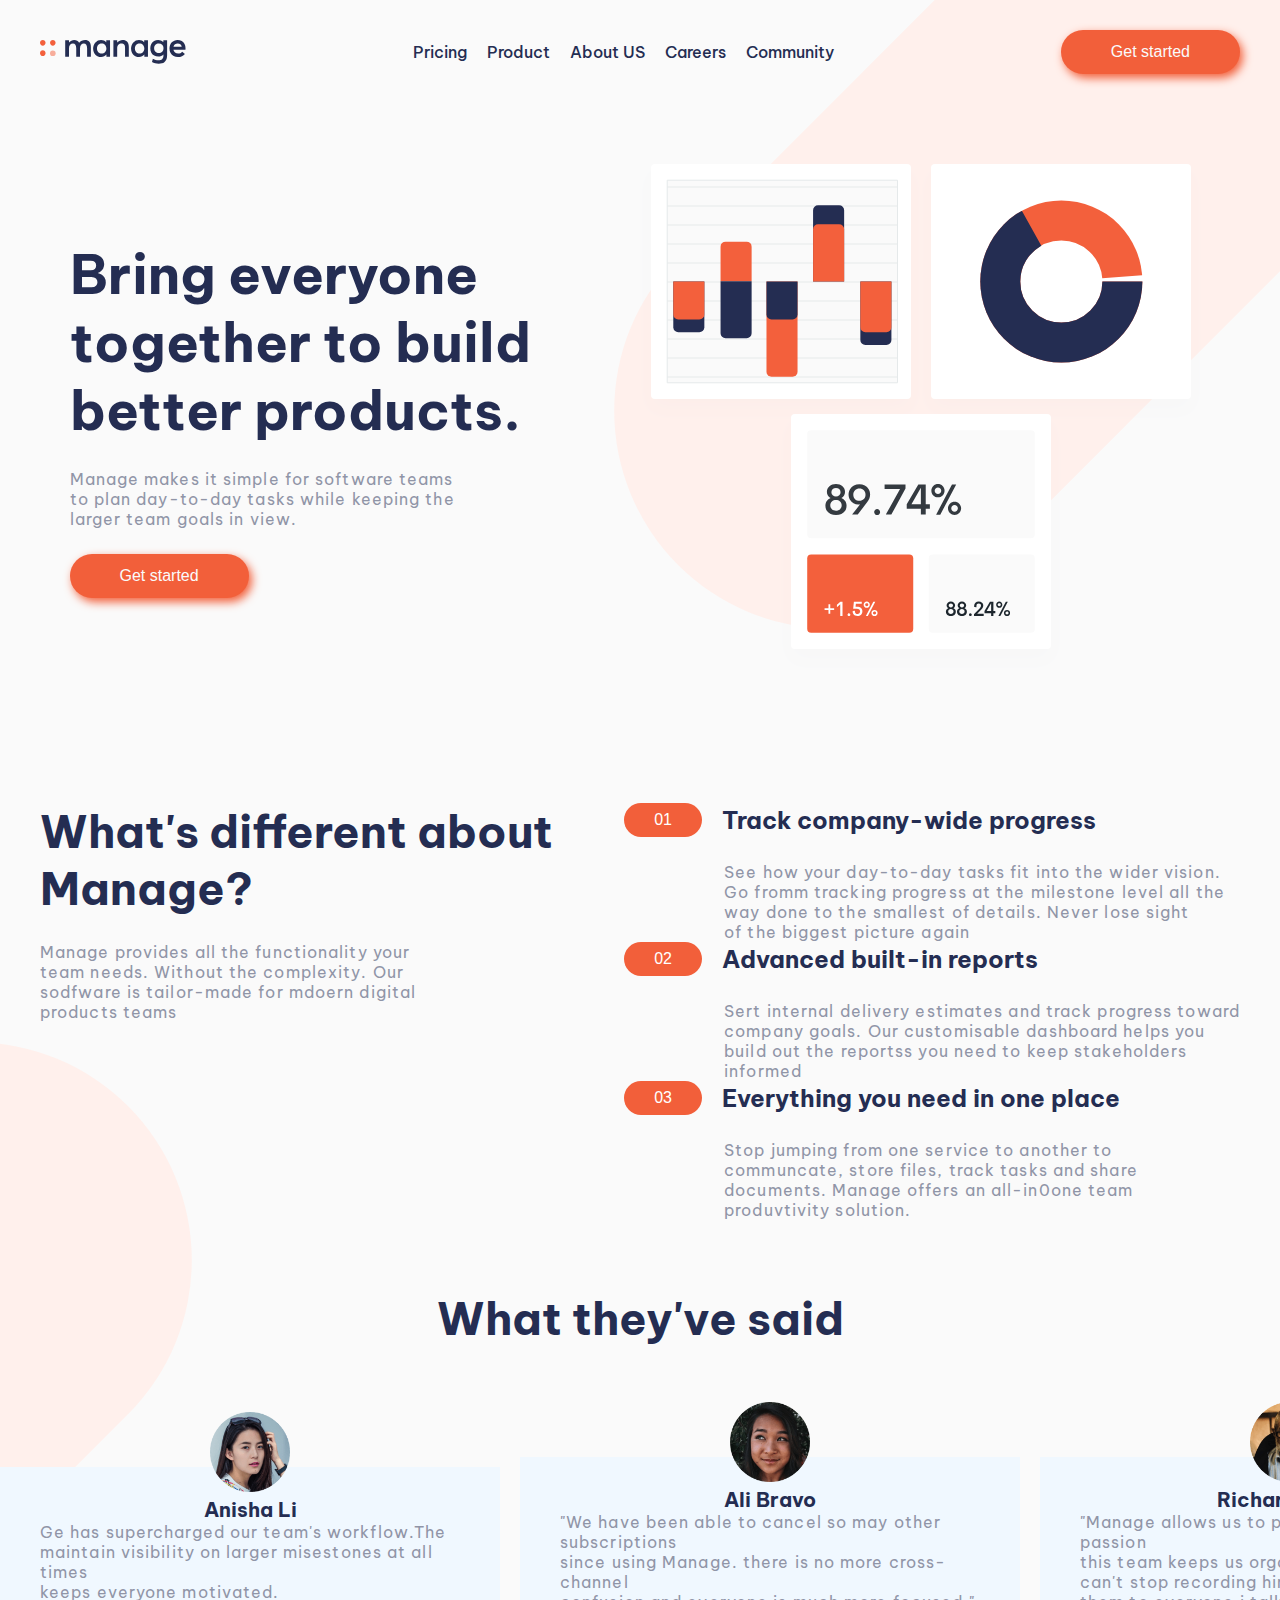
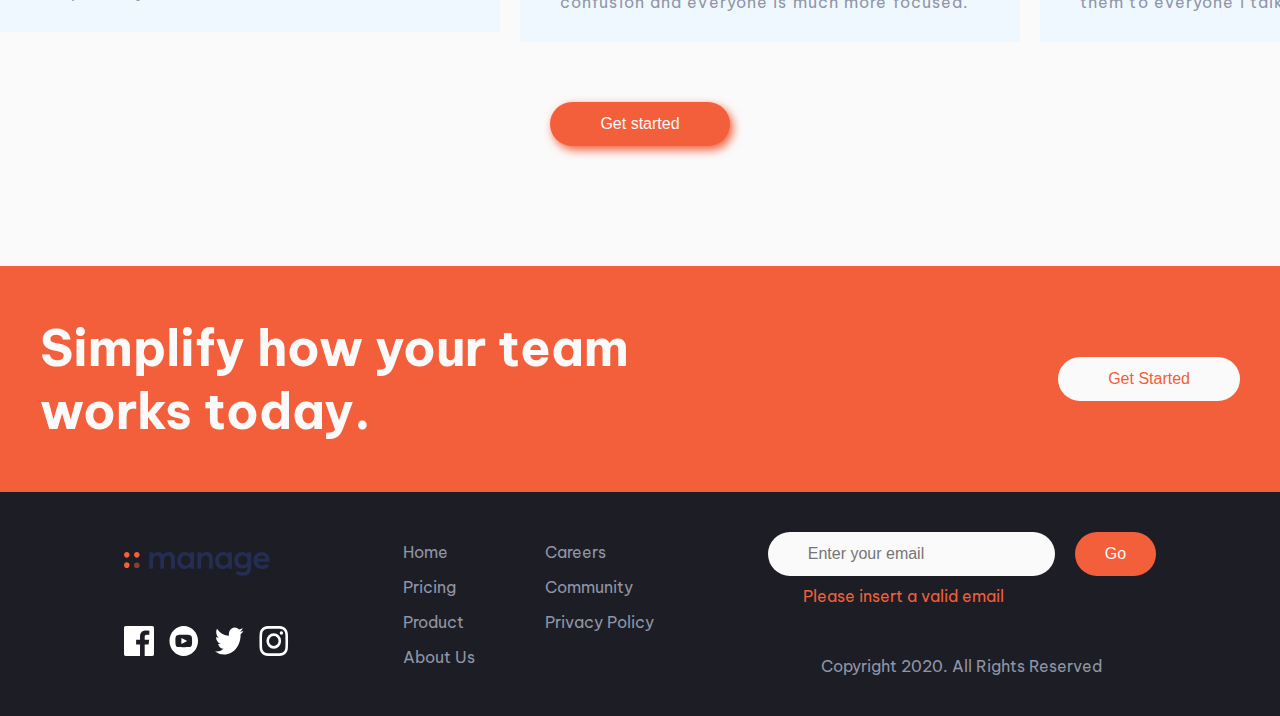
==== index.html @ cf31881c "make responsive" ====
<!DOCTYPE html>
<html lang="en">
<head>
  <meta charset="UTF-8">
  <meta name="viewport" content="width=device-width, initial-scale=1.0"> <!-- displays site properly based on user's device -->

  <link rel="icon" type="image/png" sizes="32x32" href="./images/favicon-32x32.png">
  <link rel="preconnect" href="https://fonts.googleapis.com">
  <link rel="preconnect" href="https://fonts.gstatic.com" crossorigin>
  <link href="https://fonts.googleapis.com/css2?family=Be+Vietnam+Pro:ital,wght@0,100;0,200;0,300;0,400;0,500;0,600;0,700;0,800;0,900;1,100;1,200;1,300;1,400;1,500;1,600;1,700;1,800;1,900&display=swap" rel="stylesheet"><title>Manage landing page</title>
  <link rel="stylesheet" href="./static/style.css">
  <title>My first portfoli site</title>

</head>
<body>
  <div id="opacity">

  </div>
  <svg class="image rasmm" xmlns="http://www.w3.org/2000/svg" width="814" height="814"><rect width="436" height="970" x="774" y="-62" fill="#FFF0EC" fill-rule="evenodd" rx="218" transform="rotate(45 718.814 -291.157)"/></svg>

  <div class="wrapper-all">


    <header id="header">
      <div class="wrapper-header" id="header">
      
          <svg  xmlns="http://www.w3.org/2000/svg" width="146" height="24"><g fill="none" fill-rule="evenodd"><path fill="#242D52" fill-rule="nonzero" d="M40.014 16.809V8.553c0-1.577.366-2.82 1.098-3.73.733-.91 1.65-1.365 2.75-1.365 2.158 0 3.237 1.577 3.237 4.731v8.62h3.782v-9.58c0-2.415-.5-4.22-1.503-5.417C48.376.615 46.945.017 45.084.017c-1.222 0-2.34.234-3.352.703a6.833 6.833 0 00-2.56 2.043h-.066C38.126.932 36.486.017 34.184.017c-.969 0-1.902.217-2.799.653a6.976 6.976 0 00-2.353 1.878h-.05V.265H25.2v16.527h3.782V8.553c0-1.577.372-2.82 1.115-3.73.743-.91 1.693-1.365 2.849-1.365 2.19 0 3.286 1.577 3.286 4.731v8.62h3.782zm21.101.248c2.246 0 3.997-.827 5.252-2.482h.05v2.217h3.616V.265h-3.782V2.25h-.066C64.93.761 63.23.017 61.082.017a7.76 7.76 0 00-5.681 2.415c-.705.75-1.26 1.66-1.668 2.73a9.589 9.589 0 00-.611 3.44c0 1.258.203 2.416.61 3.475.408 1.059.964 1.952 1.669 2.68a7.348 7.348 0 002.535 1.696 8.325 8.325 0 003.18.604zm.595-3.441c-1.399 0-2.538-.466-3.419-1.398-.88-.932-1.321-2.132-1.321-3.599 0-1.555.454-2.804 1.362-3.747.909-.943 2.04-1.414 3.394-1.414 1.343 0 2.458.493 3.345 1.48.886.988 1.33 2.215 1.33 3.681 0 1.467-.455 2.667-1.363 3.599-.909.932-2.018 1.398-3.328 1.398zm27.112 3.193V7.064c0-2.393-.536-4.166-1.61-5.319C86.14.593 84.655.017 82.762.017a7.373 7.373 0 00-3.056.645 6.958 6.958 0 00-2.477 1.87h-.05V.264h-3.782v16.527h3.782V8.487c0-1.588.388-2.823 1.164-3.706.777-.882 1.814-1.323 3.113-1.323.595 0 1.104.077 1.528.231.424.155.796.406 1.115.753.32.348.556.819.71 1.415.154.595.231 1.323.231 2.183v8.769h3.782zm10.218.248c2.246 0 3.996-.827 5.252-2.482h.05v2.217h3.616V.265h-3.782V2.25h-.066C102.855.761 101.154.017 99.007.017a7.76 7.76 0 00-5.682 2.415c-.704.75-1.26 1.66-1.668 2.73a9.589 9.589 0 00-.61 3.44c0 1.258.203 2.416.61 3.475.408 1.059.964 1.952 1.668 2.68a7.348 7.348 0 002.536 1.696 8.325 8.325 0 003.179.604zm.594-3.441c-1.398 0-2.538-.466-3.418-1.398-.881-.932-1.322-2.132-1.322-3.599 0-1.555.455-2.804 1.363-3.747.908-.943 2.04-1.414 3.394-1.414 1.343 0 2.458.493 3.344 1.48.886.988 1.33 2.215 1.33 3.681 0 1.467-.455 2.667-1.363 3.599-.908.932-2.018 1.398-3.328 1.398zm19.07 10.125c1.2 0 2.274-.14 3.22-.422.947-.281 1.743-.673 2.387-1.175a6.385 6.385 0 001.602-1.844 8.14 8.14 0 00.916-2.383c.188-.86.281-1.803.281-2.829V.265h-3.782v1.737h-.066a7.059 7.059 0 00-2.353-1.49A7.62 7.62 0 00118.142 0c-1.508 0-2.862.358-4.062 1.075-1.2.717-2.134 1.713-2.8 2.987-.666 1.273-.999 2.705-.999 4.293 0 1.61.35 3.038 1.049 4.285.699 1.246 1.66 2.203 2.882 2.87 1.222.667 2.598 1.001 4.129 1.001 2.047 0 3.716-.673 5.004-2.018h.066v1.753c0 1.17-.43 2.14-1.288 2.912-.86.772-2.07 1.158-3.634 1.158-1.068 0-2.006-.132-2.816-.397-.809-.265-1.742-.678-2.799-1.24l-.892 3.341c.925.552 1.966.976 3.122 1.274 1.156.298 2.356.447 3.6.447zm.132-10.72c-1.365 0-2.491-.434-3.377-1.3-.887-.865-1.33-2.026-1.33-3.482 0-1.4.435-2.542 1.305-3.425.87-.882 2.004-1.323 3.402-1.323 1.332 0 2.442.435 3.328 1.307.886.871 1.33 2.002 1.33 3.391 0 1.401-.433 2.556-1.297 3.466-.864.91-1.985 1.365-3.361 1.365zm19.086 4.036c1.542 0 2.899-.281 4.071-.844 1.173-.562 2.133-1.323 2.882-2.283l-2.642-2.266c-1.035 1.301-2.406 1.952-4.113 1.952-1.21 0-2.237-.337-3.08-1.01-.842-.672-1.384-1.593-1.627-2.762h12.024c.066-.397.099-.9.099-1.506 0-1.599-.325-3.027-.975-4.285a7.198 7.198 0 00-2.807-2.961c-1.222-.717-2.632-1.075-4.228-1.075a8.191 8.191 0 00-3.188.62c-.99.414-1.844.99-2.56 1.729-.715.739-1.277 1.638-1.684 2.696-.407 1.06-.611 2.212-.611 3.458 0 1.688.369 3.185 1.106 4.492.738 1.307 1.746 2.308 3.023 3.003 1.277.695 2.714 1.042 4.31 1.042zm3.815-10.274h-8.257c.264-1.059.776-1.878 1.535-2.457.76-.579 1.663-.868 2.709-.868 1.057 0 1.93.298 2.618.893.688.596 1.153 1.406 1.395 2.432z"/><g fill="#F3603C"><path d="M2.786 10.286c1.538 0 2.785 1.279 2.785 2.857C5.571 14.72 4.324 16 2.786 16 1.247 16 0 14.72 0 13.143c0-1.578 1.247-2.857 2.786-2.857zM2.786 0C4.324 0 5.57 1.28 5.57 2.857c0 1.578-1.247 2.857-2.785 2.857C1.247 5.714 0 4.435 0 2.857 0 1.28 1.247 0 2.786 0zm10.028 0C14.353 0 15.6 1.28 15.6 2.857c0 1.578-1.247 2.857-2.786 2.857-1.538 0-2.785-1.279-2.785-2.857C10.029 1.28 11.276 0 12.814 0z"/><ellipse cx="12.814" cy="13.257" opacity=".5" rx="2.786" ry="2.857"/></g></g></svg>        <nav id="nav">
          <div class="wrapper-close" id="close-menu">
            <svg id="yop" xmlns="http://www.w3.org/2000/svg" width="21" height="22"><path fill="#242D52" fill-rule="evenodd" d="M17.925.747l2.828 2.828L13.328 11l7.425 7.425-2.828 2.828-7.425-7.425-7.425 7.425-2.828-2.828L7.671 11 .247 3.575 3.075.747 10.5 8.171 17.925.747z"/></svg>
          </div>
          <a href="#" id="linklar" class="links">Pricing</a>
          <a href="#" id="harf" class="links">Product</a>
          <a href="#" id="harf2" class="links">About US</a>
          <a href="#" id="harf3" class="links">Careers</a>
          <a href="#" id="harf4" class="links">Community</a>
        </nav>
        <div class="wrapper-btn">
          <button class="tugma">
            Get started
          </button>
        </div>
        <div class="wrapper-hamburger-line">
          <svg id="menu" xmlns="http://www.w3.org/2000/svg" width="25" height="18"><g fill="#242D52" fill-rule="evenodd"><path d="M0 0h25v4H0zM0 7h25v4H0zM0 14h25v4H0z"/></g></svg>
        </div>


      </div>
    </header>

    <main>
      <div class="wrapper-main">

        <div class="main-left">
          <h1 class="main-sarlavha">
            Bring everyone <br> together to build <br> better products.
          </h1>
          <p class="main-p">
            Manage makes it simple for software teams <br> to plan day-to-day tasks while keeping the <br> larger team goals in view.
          </p>
          <div class="wrapper-main-btn">
            <button class="tugma">
              Get started
            </button>
          </div>
        </div>

        <div class="main-right">
          <img src="../images/illustration-intro.svg" alt="" class="main-img">
        </div>

      </div>
      <section class="second-section">
        <div class="second-left">
          <h2 class="sarlavha-h2">What's different about <br> Manage?</h2>
          <p class="main-p">Manage provides all the functionality your <br> team needs. Without the complexity. Our <br> sodfware is tailor-made for mdoern digital <br> products teams</p>
          <svg class="rasm" xmlns="http://www.w3.org/2000/svg" width="814" height="814"><rect width="436" height="970" x="774" y="-62" fill="#FFF0EC" fill-rule="evenodd" rx="218" transform="rotate(45 718.814 -291.157)"/></svg>

        </div>
        <div class="wrapper-right-second">

          <div class="second-right">
            <div class="wrapper-start">
              <button class="number">01</button>
              <p class="description">Track company-wide progress</p>
            </div>
              <p class="main-p matnn">See how your day-to-day tasks fit into the wider vision. <br> Go fromm tracking progress at the milestone level all the <br> way done to the smallest of details. Never lose sight <br> of the biggest picture again</p>
          </div>

          <!--  -->
          <div class="second-right">
            <div class="wrapper-start">
              <button class="number">02</button>
              <p class="description">Advanced built-in reports</p>
            </div>
              <p class="main-p matnn">Sert internal delivery estimates and track progress toward <br> company goals. Our customisable dashboard helps you <br> build out the reportss you need to keep stakeholders <br> informed </p>
          </div>


          <div class="second-right">
            <div class="wrapper-start">
              <button class="number">03</button>
              <p class="description">Everything you need in one place</p>
            </div>
              <p class="main-p matnn">Stop jumping from one service to another to <br> communcate, store files, track tasks and share <br> documents. Manage offers an all-in0one team <br> produvtivity solution.</p>
          </div>

        </div>

      </section>

      <div class="section-footer">
        <div class="wrapper-section-footer">
          <h2 class="sarlavha-h2 h2">What they've said</h2>
          <!-- bu client wrpaper -->
          <div class="wrapper-client">

            <div class="client-1">
              <ul class="wrapper-img">
                <img src="../images/avatar-anisha.png" alt="" class="client-img">
                  <span class="name">Anisha Li</span>
              </ul>
              <p class="main-p">Ge has supercharged our team's workflow.The <br> maintain visibility on larger misestones at all times <br> keeps everyone motivated.</p>

            </div>

            <div class="client-1">
              <ul class="wrapper-img">
                <img src="../images/avatar-ali.png" alt="" class="client-img">
                  <span class="name">Ali Bravo</span>
              </ul>
              <p class="main-p">"We have been able to cancel so may other subscriptions <br> since using Manage. there is no more cross-channel <br> confusion and everyone is much more focused."</p>

            </div>

            <div class="client-1">
              <ul class="wrapper-img">
                <img src="../images/avatar-richard.png" alt="" class="client-img">
                  <span class="name">Richard Watts</span>
              </ul>
              <p class="main-p">"Manage allows us to provide structure and passion <br> this team keeps us organized and focused i can't stop recording him <br>
              them to everyone i talk tol"</p>

            </div>
            <div class="client-1">
              <ul class="wrapper-img">
                <img src="../images/avatar-richard.png" alt="" class="client-img">
                  <span class="name">Richard Watts</span>
              </ul>
              <p class="main-p">"Manage allows us to provide structure and passion <br> this team keeps us organized and focused i can't stop recording him <br>
              them to everyone i talk tol"</p>

            </div>

          

          </div>

          <!--  -->
                  <div class="wrapper-button">
                    <button class="tugma">Get started</button>
                  </div>
        </div>
      </div>

    </main>
    <section class="footer-header">
      <div class="footer-header-wrappper ora">
        <h2 class="footer-sarlavha">Simplify how your team <br> works today.</h2>
        <a href="#" class="wrapper-tugma">
          <button class="tugmaa">Get Started</button>
        </a>
      </div>
    </section>

    <footer>
      <div class="wrapper-footer">
          <div class="footer-left">
            <svg xmlns="http://www.w3.org/2000/svg" width="146" height="24"><g fill="none" fill-rule="evenodd"><path fill="#242D52" fill-rule="nonzero" d="M40.014 16.809V8.553c0-1.577.366-2.82 1.098-3.73.733-.91 1.65-1.365 2.75-1.365 2.158 0 3.237 1.577 3.237 4.731v8.62h3.782v-9.58c0-2.415-.5-4.22-1.503-5.417C48.376.615 46.945.017 45.084.017c-1.222 0-2.34.234-3.352.703a6.833 6.833 0 00-2.56 2.043h-.066C38.126.932 36.486.017 34.184.017c-.969 0-1.902.217-2.799.653a6.976 6.976 0 00-2.353 1.878h-.05V.265H25.2v16.527h3.782V8.553c0-1.577.372-2.82 1.115-3.73.743-.91 1.693-1.365 2.849-1.365 2.19 0 3.286 1.577 3.286 4.731v8.62h3.782zm21.101.248c2.246 0 3.997-.827 5.252-2.482h.05v2.217h3.616V.265h-3.782V2.25h-.066C64.93.761 63.23.017 61.082.017a7.76 7.76 0 00-5.681 2.415c-.705.75-1.26 1.66-1.668 2.73a9.589 9.589 0 00-.611 3.44c0 1.258.203 2.416.61 3.475.408 1.059.964 1.952 1.669 2.68a7.348 7.348 0 002.535 1.696 8.325 8.325 0 003.18.604zm.595-3.441c-1.399 0-2.538-.466-3.419-1.398-.88-.932-1.321-2.132-1.321-3.599 0-1.555.454-2.804 1.362-3.747.909-.943 2.04-1.414 3.394-1.414 1.343 0 2.458.493 3.345 1.48.886.988 1.33 2.215 1.33 3.681 0 1.467-.455 2.667-1.363 3.599-.909.932-2.018 1.398-3.328 1.398zm27.112 3.193V7.064c0-2.393-.536-4.166-1.61-5.319C86.14.593 84.655.017 82.762.017a7.373 7.373 0 00-3.056.645 6.958 6.958 0 00-2.477 1.87h-.05V.264h-3.782v16.527h3.782V8.487c0-1.588.388-2.823 1.164-3.706.777-.882 1.814-1.323 3.113-1.323.595 0 1.104.077 1.528.231.424.155.796.406 1.115.753.32.348.556.819.71 1.415.154.595.231 1.323.231 2.183v8.769h3.782zm10.218.248c2.246 0 3.996-.827 5.252-2.482h.05v2.217h3.616V.265h-3.782V2.25h-.066C102.855.761 101.154.017 99.007.017a7.76 7.76 0 00-5.682 2.415c-.704.75-1.26 1.66-1.668 2.73a9.589 9.589 0 00-.61 3.44c0 1.258.203 2.416.61 3.475.408 1.059.964 1.952 1.668 2.68a7.348 7.348 0 002.536 1.696 8.325 8.325 0 003.179.604zm.594-3.441c-1.398 0-2.538-.466-3.418-1.398-.881-.932-1.322-2.132-1.322-3.599 0-1.555.455-2.804 1.363-3.747.908-.943 2.04-1.414 3.394-1.414 1.343 0 2.458.493 3.344 1.48.886.988 1.33 2.215 1.33 3.681 0 1.467-.455 2.667-1.363 3.599-.908.932-2.018 1.398-3.328 1.398zm19.07 10.125c1.2 0 2.274-.14 3.22-.422.947-.281 1.743-.673 2.387-1.175a6.385 6.385 0 001.602-1.844 8.14 8.14 0 00.916-2.383c.188-.86.281-1.803.281-2.829V.265h-3.782v1.737h-.066a7.059 7.059 0 00-2.353-1.49A7.62 7.62 0 00118.142 0c-1.508 0-2.862.358-4.062 1.075-1.2.717-2.134 1.713-2.8 2.987-.666 1.273-.999 2.705-.999 4.293 0 1.61.35 3.038 1.049 4.285.699 1.246 1.66 2.203 2.882 2.87 1.222.667 2.598 1.001 4.129 1.001 2.047 0 3.716-.673 5.004-2.018h.066v1.753c0 1.17-.43 2.14-1.288 2.912-.86.772-2.07 1.158-3.634 1.158-1.068 0-2.006-.132-2.816-.397-.809-.265-1.742-.678-2.799-1.24l-.892 3.341c.925.552 1.966.976 3.122 1.274 1.156.298 2.356.447 3.6.447zm.132-10.72c-1.365 0-2.491-.434-3.377-1.3-.887-.865-1.33-2.026-1.33-3.482 0-1.4.435-2.542 1.305-3.425.87-.882 2.004-1.323 3.402-1.323 1.332 0 2.442.435 3.328 1.307.886.871 1.33 2.002 1.33 3.391 0 1.401-.433 2.556-1.297 3.466-.864.91-1.985 1.365-3.361 1.365zm19.086 4.036c1.542 0 2.899-.281 4.071-.844 1.173-.562 2.133-1.323 2.882-2.283l-2.642-2.266c-1.035 1.301-2.406 1.952-4.113 1.952-1.21 0-2.237-.337-3.08-1.01-.842-.672-1.384-1.593-1.627-2.762h12.024c.066-.397.099-.9.099-1.506 0-1.599-.325-3.027-.975-4.285a7.198 7.198 0 00-2.807-2.961c-1.222-.717-2.632-1.075-4.228-1.075a8.191 8.191 0 00-3.188.62c-.99.414-1.844.99-2.56 1.729-.715.739-1.277 1.638-1.684 2.696-.407 1.06-.611 2.212-.611 3.458 0 1.688.369 3.185 1.106 4.492.738 1.307 1.746 2.308 3.023 3.003 1.277.695 2.714 1.042 4.31 1.042zm3.815-10.274h-8.257c.264-1.059.776-1.878 1.535-2.457.76-.579 1.663-.868 2.709-.868 1.057 0 1.93.298 2.618.893.688.596 1.153 1.406 1.395 2.432z"/><g fill="#F3603C"><path d="M2.786 10.286c1.538 0 2.785 1.279 2.785 2.857C5.571 14.72 4.324 16 2.786 16 1.247 16 0 14.72 0 13.143c0-1.578 1.247-2.857 2.786-2.857zM2.786 0C4.324 0 5.57 1.28 5.57 2.857c0 1.578-1.247 2.857-2.785 2.857C1.247 5.714 0 4.435 0 2.857 0 1.28 1.247 0 2.786 0zm10.028 0C14.353 0 15.6 1.28 15.6 2.857c0 1.578-1.247 2.857-2.786 2.857-1.538 0-2.785-1.279-2.785-2.857C10.029 1.28 11.276 0 12.814 0z"/><ellipse cx="12.814" cy="13.257" opacity=".5" rx="2.786" ry="2.857"/></g></g></svg>        <nav id="nav">
            <div class="wrapper-loogos">
              <img src="../images/icon-facebook.svg" alt="" class="logos">
            <img src="../images/icon-youtube.svg" alt="" class="logos">
            <img src="../images/icon-twitter.svg" alt="" class="logos">
            <img src="../images/icon-instagram.svg" alt="" class="logos">
            </div>
            

          </div>
          <div class="wrapper-ul">
            <ul class="footer-links">
              <a href="#" class="footer-link">Home</a>
              <a href="#" class="footer-link">Pricing</a>
              <a href="#" class="footer-link">Product</a>
              <a href="#" class="footer-link">About Us</a>
            </ul>
            <ul class="footer-links">
              <a href="#" class="footer-link">Careers</a>
              <a href="#" class="footer-link">Community</a>
              <a href="#" class="footer-link">Privacy Policy</a>
            </ul>
          </div>


          <div class="wrapper-input">
            <form>
              <label class="email" for="email">
                <input type="email" name="email" class="input" placeholder="Enter your email">
              </label>
              <div class="wrapper-footer-btn">
                <button class="footer-tugma">Go</button>
              </div>
              
            </form>
            
            <span class="footer-span">Please insert a valid email</span>
            <span class="built_by">Copyright 2020. All Rights Reserved</span>
          </div>


      </div>
    </footer>


  </div>

  <script src="../main.js">

  </script>
</body>
</html>
---- static/style.css ----
*,html{
    margin: 0;
    padding: 0;
    font-size: 16px;
    box-sizing: border-box;
    color: #242d52;
}
body{
    background-color: hsl(0, 0%, 98%);
    position: relative;
    overflow-x: hidden;
    font-family: "Be Vietnam Pro", serif;
}
.image{
    position: absolute;
    left: 48%;
    top: -8%;
}
.logo{
    font-size: 30px;
    color: hsl(228, 39%, 23%);
    text-decoration: none;
    font-weight: 700;
}
.links{
    text-decoration: none;
    color: #242d52;
    font-weight: 500;
}
.tugma{
    padding: 13px 50px;
    background-color: #f25f3a;
    border: none;
    box-shadow: 3px 4px 10px #f25f3a;
    color: #fafafa;
    border-radius: 100px;
}
.tugma:hover{
    cursor: pointer;
    background-color: #f25f3abe;
}
button{
    cursor: pointer;
}
.wrapper-header{
    display: flex;
    justify-content: space-between;
    align-items: center;
    flex-wrap: wrap;
    gap: 30px;
    max-width: 1200px;
    margin-right: auto;
    margin-left: auto;
    padding-top: 30px;
    padding-bottom: 30px;
}
nav{
    display: flex;
    gap: 20px;
}

.wrapper-hamburger-line, .wrapper-close{
    display: none;
}

.main-sarlavha{
    font-size: 54px;
}

.main-left{
    display: flex;
    flex-direction: column;
    gap: 25px;
}
.main-p{
    letter-spacing: 1.1px;
    color: hsl(227, 12%, 61%);
}
.wrapper-main{
    max-width: 1300px;
    margin-right: auto;
    margin-left: auto;
    display: flex;
    justify-content: space-between;
    align-items: center;
    gap: 100px;
    padding-top: 50px;
    padding-bottom: 50px;
    align-items: center;
    justify-content: center;
}
.second-section{
    max-width: 1200px;
    margin-right: auto;
    margin-left: auto;
    display: flex;
    justify-content: space-between;
    gap: 40px;
    padding-top: 70px;
    padding-bottom: 70px;


}
.rasm{
    position: absolute;
    z-index: -1;
    right: 85%;
    top: 45%;
}
.second-left{
    display: flex;
    flex-direction: column;
    gap: 25px;
}
.sarlavha-h2{
    font-size: 45px;
}
.wrapper-start{
    display: flex;
    gap: 20px;
    align-items: center;

}
.number{
    padding: 8px 30px;
    background-color: #f25f3a;
    color: white;
    border: none;
    border-radius: 100px;
}
.description{
    font-weight: bold;
    font-size: 24px;
}
.second-right{
    display: flex;
    flex-direction: column;
    gap: 25px;
}
.matnn{
    margin-left: 100px;
}
.client-img{
    width: 80px;
    position: absolute;
    bottom: 30px;


}
.wrapper-img{
    display: flex;
    flex-direction: column;
    gap: 15px;
    align-items: center;
    justify-content: center;
    position: relative;
    
}
.name{
    font-size: 20px;
    font-weight: bold;

}
.client-1{
    background-color: aliceblue;
    padding: 30px 40px;
    margin-top: 60px;
}
.wrapper-section-footer{
    max-width: 1500px;
    margin-right: auto;
    margin-left: auto;
    padding-bottom: 120px;
}
.wrapper-client{
    display: flex;
    justify-content: space-between;
    align-items: center;
    gap: 30px;
    padding-bottom: 60px;
}
.h2{
    text-align: center;
    margin-bottom: 50px;
}
.wrapper-button{
    display: flex;
    align-items: center;
    justify-content: center;
}
.footer-header-wrappper{
    max-width: 1200px;
    margin-right: auto;
    margin-left: auto;
    display: flex;
    justify-content: space-between;
    align-items: center;
    gap: 30px;
    
}
.footer-header{
    background-color: #f25f3a;
    padding-top: 50px;
    padding-bottom: 50px;
}

.footer-sarlavha{
    font-size: 50px;
    color: #fafafa;
}
.tugmaa{
    padding: 13px 50px;
    color: #f25f3a;
    background-color: #fafafa;
    border-radius: 100px;
    border: none;
}
footer{

    background-color: hsl(233, 12%, 13%);
}
.wrapper-footer{
    max-width: 1200px;
    margin-right: auto;
    margin-left: auto;
    display: flex;
    justify-content: space-evenly;
    align-items: center;
    gap: 30px;
    padding-top: 40px;
    padding-bottom: 40px;
}
.footer-links{
    display: flex;
    flex-direction: column;
    gap: 15px;
}
.footer-link{
    text-decoration: none;
    color: #9095a7;
}

.footer-link:hover{
    color: #f25f3a;
}
.footer-left{
    display: flex;
    flex-direction: column;
    gap: 50px;
}
.logos{
    width: 30px;
}
.wrapper-loogos{
    display: flex;
    flex-direction: row;
    gap: 15px;
}
.logo-footer{
    color: #9095a7;
    text-decoration: none;
}
.input{
    padding: 13px 40px;
    border-radius: 100px;
    border: none;
    color: #f25f3a;
    background-color: #fafafa;
}

.footer-span{
    color: #f25f3a;
    text-align: start;
    margin-left: 35px;
}
form{
    display: flex;
    gap: 20px;
    align-items: center;
}
.wrapper-input{
    display: flex;
    flex-direction: column;
    gap: 10px;
}
.footer-tugma{
    padding: 13px 30px;
    border-radius: 100px;
    color: #fafafa;
    background-color: #f25f3a;
    border: none;
}
.built_by{
    color: #9095a7;
    margin-top: 40px;
    text-align: center;
}
.wrapper-ul{
    display: flex;
    justify-content: space-between;
    gap: 70px;
}
.logos:hover{
    color: #f25f3a;
    cursor: pointer;
    color: transparent;
    background-color: #f25f3a;
}
.logo-footer{
    color: #fafafa;
    font-size: 40px;
    font-weight: bold;
}
.main-img{
    width: 100%;
}
.wrapper-all{
    position: relative;
    overflow: hidden;

}
.wrapper-additions{
    position: absolute;
    left: 50%;
    top: 0px;
    z-index: -1;
}

#opacity{
    width: 100vw;
    height: 100vh;
    background-color: gray;
    opacity: 10%;
    z-index: -3;
    position: fixed;
    display: none;
}
.wrapper-client{
    display: flex;
    gap: 20px;
    width: 100%;
    scroll-snap-type: x mandatory;
    scrollbar-width: thin;
    overflow-x: auto;
    cursor: grab;
    scrollbar-width: none;
    -ms-overflow-style: none; 
}
.client-1{
    min-width: 500px;
    scroll-snap-type: start;
}
.links:hover{
    color: #9095a7;
}
.wrapper-header{
    position: relative;

}
#yop{
    position: absolute;
    left: 95%;
    /* top: -2%; */
    bottom: 90%;
    width: 90px;
}



@media (max-width: 1440px){

}
@media (max-width: 768px){
    
    nav{
        display: none;
    }
    
    .wrapper-btn{
        display: none;
    }
    .wrapper-hamburger-line{
        display: block;
    }
    .wrapper-close{
        display: none;
    }
    svg:hover{
        cursor: pointer;
    }
    .wrapper-header{
        max-width: 700px;
        margin-right: auto;
        margin-left: auto;
    }
    .wrapper-main{
        display: flex;
        flex-direction: column-reverse;
        gap: 30px;
    }
    .second-section{
        display: flex;
        flex-direction: column;
        gap: 30px;
        align-items: center;
        justify-content: center;
    }
    .wrapper-right-second{
        padding-top: 50px;
    }
    .wrapper-start{
        background-color: hsl(13, 100%, 96%);
    }
    /* .wrapper-client{
        display: flex;
        flex-direction: column;
        gap: 20px;
    } */
    .footer-header-wrappper{
        display: flex;
        flex-direction: column;
        gap: 30px;
    }
    .wrapper-footer{
        display: flex;
        flex-direction: column-reverse;
        gap: 20px;
    }
    .wrapper-ul{
        display: flex;
        justify-content: space-between;
        gap: 80px;

    }
    .footer-span{
        display: none;
    }
    .wrapper-footer-built{
        display: flex;
        flex-direction: column-reverse;
        gap: 20px;
    }

}

@media (max-width: 500px){
    .wrapper-main{
        max-width: 400px;
        margin-right: auto;
        margin-left: auto;
    }
    .wrapper-header{
        max-width: 400px;
        margin-right: auto;
        margin-left: auto;
    }
    .image{
        display: none;
    }
    .rasmm{
        display: none;
    }
    .main-img{
        width: 100%;
    }
    .sarlavha-h2{
        text-align: center;
    }
    .main-p{
        text-align: center;
    }
    .main-sarlavha{
        font-size: 48px;
    }
    .footer-sarlavha{
        font-size: 45px;
        text-align: center;
    }
}

@media (max-width: 344px){
    .wrapper-main{
        max-width: 300px;
        margin-right: auto;
        margin-left: auto;
    }
    .wrapper-header{
        max-width: 300px;
        margin-right: auto;
        margin-left: auto;
    }
    .main-img{
        width: 100%;
    }
    .sarlavha-h2{
        text-align: center;
    }
    .main-p{
        text-align: center;
    }
    .image{
        display: none;
    }
    
}
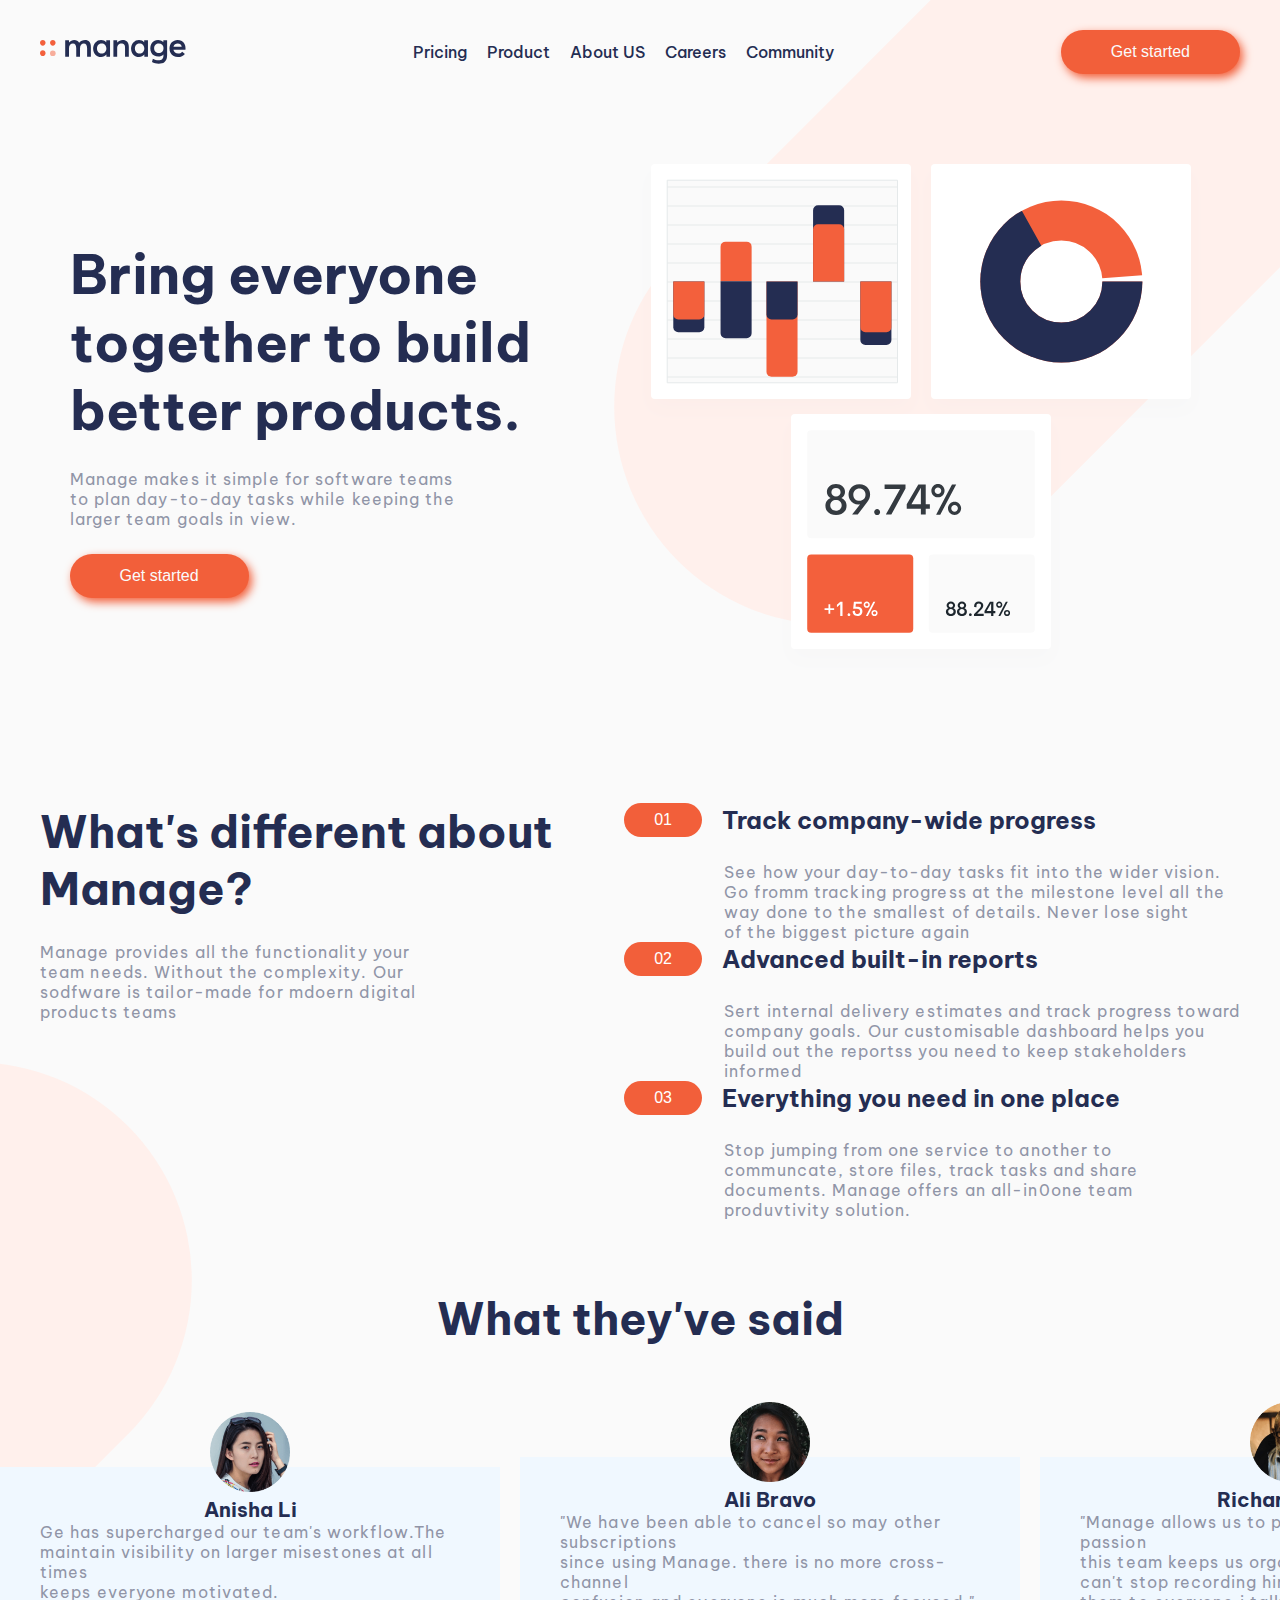
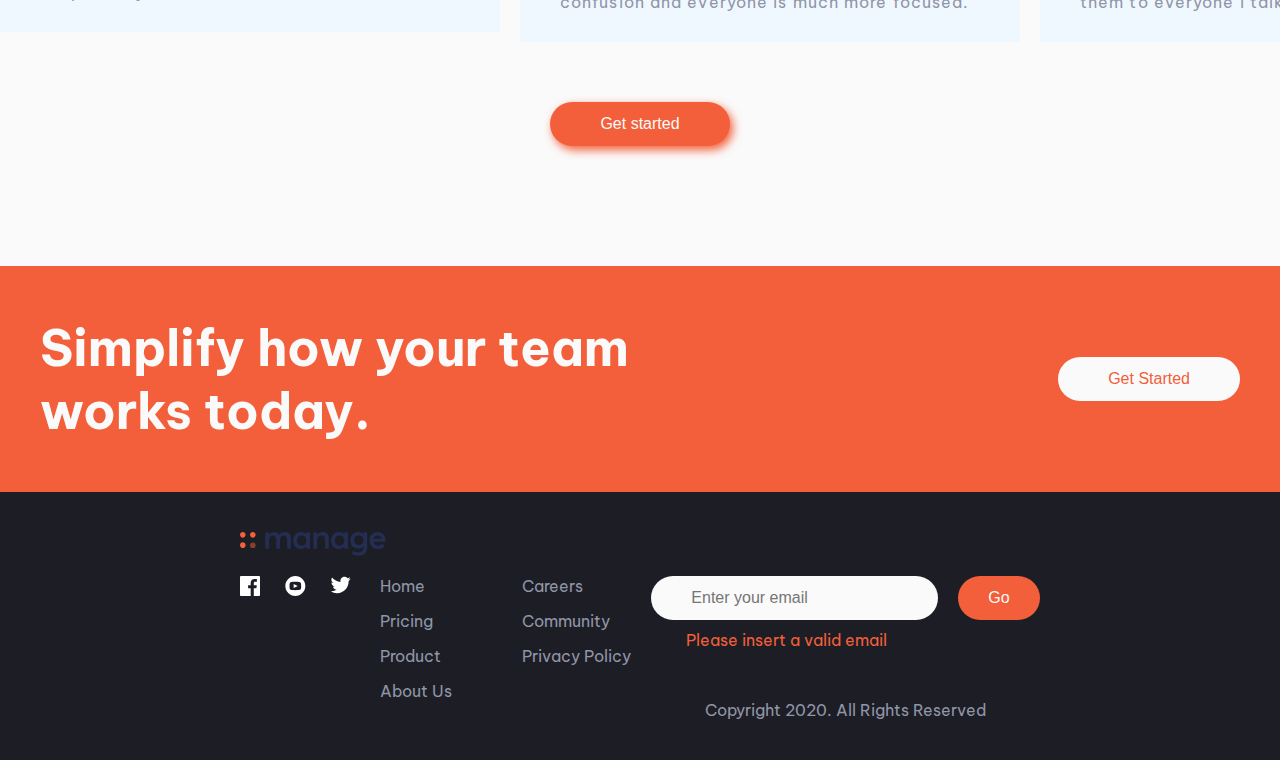
==== commit 5f55b520: "make some responsive" ====
--- a/index.html
+++ b/index.html
@@ -16,7 +16,7 @@
   <div id="opacity">
 
   </div>
-  <svg class="image rasmm" xmlns="http://www.w3.org/2000/svg" width="814" height="814"><rect width="436" height="970" x="774" y="-62" fill="#FFF0EC" fill-rule="evenodd" rx="218" transform="rotate(45 718.814 -291.157)"/></svg>
+  <svg id="Rasm" class="image" xmlns="http://www.w3.org/2000/svg" width="814" height="814"><rect width="436" height="970" x="774" y="-62" fill="#FFF0EC" fill-rule="evenodd" rx="218" transform="rotate(45 718.814 -291.157)"/></svg>
 
   <div class="wrapper-all">
 
@@ -65,7 +65,7 @@
         </div>
 
         <div class="main-right">
-          <img src="../images/illustration-intro.svg" alt="" class="main-img">
+          <img src="./images/illustration-intro.svg" alt="" class="main-img">
         </div>
 
       </div>
@@ -83,7 +83,10 @@
               <button class="number">01</button>
               <p class="description">Track company-wide progress</p>
             </div>
+            <div class="wrapper-matnn">
               <p class="main-p matnn">See how your day-to-day tasks fit into the wider vision. <br> Go fromm tracking progress at the milestone level all the <br> way done to the smallest of details. Never lose sight <br> of the biggest picture again</p>
+
+            </div>
           </div>
 
           <!--  -->
@@ -116,7 +119,7 @@
 
             <div class="client-1">
               <ul class="wrapper-img">
-                <img src="../images/avatar-anisha.png" alt="" class="client-img">
+                <img src="./images/avatar-anisha.png" alt="" class="client-img">
                   <span class="name">Anisha Li</span>
               </ul>
               <p class="main-p">Ge has supercharged our team's workflow.The <br> maintain visibility on larger misestones at all times <br> keeps everyone motivated.</p>
@@ -125,7 +128,7 @@
 
             <div class="client-1">
               <ul class="wrapper-img">
-                <img src="../images/avatar-ali.png" alt="" class="client-img">
+                <img src="./images/avatar-ali.png" alt="" class="client-img">
                   <span class="name">Ali Bravo</span>
               </ul>
               <p class="main-p">"We have been able to cancel so may other subscriptions <br> since using Manage. there is no more cross-channel <br> confusion and everyone is much more focused."</p>
@@ -134,7 +137,7 @@
 
             <div class="client-1">
               <ul class="wrapper-img">
-                <img src="../images/avatar-richard.png" alt="" class="client-img">
+                <img src="./images/avatar-richard.png" alt="" class="client-img">
                   <span class="name">Richard Watts</span>
               </ul>
               <p class="main-p">"Manage allows us to provide structure and passion <br> this team keeps us organized and focused i can't stop recording him <br>
@@ -143,7 +146,7 @@
             </div>
             <div class="client-1">
               <ul class="wrapper-img">
-                <img src="../images/avatar-richard.png" alt="" class="client-img">
+                <img src="./images/avatar-richard.png" alt="" class="client-img">
                   <span class="name">Richard Watts</span>
               </ul>
               <p class="main-p">"Manage allows us to provide structure and passion <br> this team keeps us organized and focused i can't stop recording him <br>
@@ -177,11 +180,9 @@
           <div class="footer-left">
             <svg xmlns="http://www.w3.org/2000/svg" width="146" height="24"><g fill="none" fill-rule="evenodd"><path fill="#242D52" fill-rule="nonzero" d="M40.014 16.809V8.553c0-1.577.366-2.82 1.098-3.73.733-.91 1.65-1.365 2.75-1.365 2.158 0 3.237 1.577 3.237 4.731v8.62h3.782v-9.58c0-2.415-.5-4.22-1.503-5.417C48.376.615 46.945.017 45.084.017c-1.222 0-2.34.234-3.352.703a6.833 6.833 0 00-2.56 2.043h-.066C38.126.932 36.486.017 34.184.017c-.969 0-1.902.217-2.799.653a6.976 6.976 0 00-2.353 1.878h-.05V.265H25.2v16.527h3.782V8.553c0-1.577.372-2.82 1.115-3.73.743-.91 1.693-1.365 2.849-1.365 2.19 0 3.286 1.577 3.286 4.731v8.62h3.782zm21.101.248c2.246 0 3.997-.827 5.252-2.482h.05v2.217h3.616V.265h-3.782V2.25h-.066C64.93.761 63.23.017 61.082.017a7.76 7.76 0 00-5.681 2.415c-.705.75-1.26 1.66-1.668 2.73a9.589 9.589 0 00-.611 3.44c0 1.258.203 2.416.61 3.475.408 1.059.964 1.952 1.669 2.68a7.348 7.348 0 002.535 1.696 8.325 8.325 0 003.18.604zm.595-3.441c-1.399 0-2.538-.466-3.419-1.398-.88-.932-1.321-2.132-1.321-3.599 0-1.555.454-2.804 1.362-3.747.909-.943 2.04-1.414 3.394-1.414 1.343 0 2.458.493 3.345 1.48.886.988 1.33 2.215 1.33 3.681 0 1.467-.455 2.667-1.363 3.599-.909.932-2.018 1.398-3.328 1.398zm27.112 3.193V7.064c0-2.393-.536-4.166-1.61-5.319C86.14.593 84.655.017 82.762.017a7.373 7.373 0 00-3.056.645 6.958 6.958 0 00-2.477 1.87h-.05V.264h-3.782v16.527h3.782V8.487c0-1.588.388-2.823 1.164-3.706.777-.882 1.814-1.323 3.113-1.323.595 0 1.104.077 1.528.231.424.155.796.406 1.115.753.32.348.556.819.71 1.415.154.595.231 1.323.231 2.183v8.769h3.782zm10.218.248c2.246 0 3.996-.827 5.252-2.482h.05v2.217h3.616V.265h-3.782V2.25h-.066C102.855.761 101.154.017 99.007.017a7.76 7.76 0 00-5.682 2.415c-.704.75-1.26 1.66-1.668 2.73a9.589 9.589 0 00-.61 3.44c0 1.258.203 2.416.61 3.475.408 1.059.964 1.952 1.668 2.68a7.348 7.348 0 002.536 1.696 8.325 8.325 0 003.179.604zm.594-3.441c-1.398 0-2.538-.466-3.418-1.398-.881-.932-1.322-2.132-1.322-3.599 0-1.555.455-2.804 1.363-3.747.908-.943 2.04-1.414 3.394-1.414 1.343 0 2.458.493 3.344 1.48.886.988 1.33 2.215 1.33 3.681 0 1.467-.455 2.667-1.363 3.599-.908.932-2.018 1.398-3.328 1.398zm19.07 10.125c1.2 0 2.274-.14 3.22-.422.947-.281 1.743-.673 2.387-1.175a6.385 6.385 0 001.602-1.844 8.14 8.14 0 00.916-2.383c.188-.86.281-1.803.281-2.829V.265h-3.782v1.737h-.066a7.059 7.059 0 00-2.353-1.49A7.62 7.62 0 00118.142 0c-1.508 0-2.862.358-4.062 1.075-1.2.717-2.134 1.713-2.8 2.987-.666 1.273-.999 2.705-.999 4.293 0 1.61.35 3.038 1.049 4.285.699 1.246 1.66 2.203 2.882 2.87 1.222.667 2.598 1.001 4.129 1.001 2.047 0 3.716-.673 5.004-2.018h.066v1.753c0 1.17-.43 2.14-1.288 2.912-.86.772-2.07 1.158-3.634 1.158-1.068 0-2.006-.132-2.816-.397-.809-.265-1.742-.678-2.799-1.24l-.892 3.341c.925.552 1.966.976 3.122 1.274 1.156.298 2.356.447 3.6.447zm.132-10.72c-1.365 0-2.491-.434-3.377-1.3-.887-.865-1.33-2.026-1.33-3.482 0-1.4.435-2.542 1.305-3.425.87-.882 2.004-1.323 3.402-1.323 1.332 0 2.442.435 3.328 1.307.886.871 1.33 2.002 1.33 3.391 0 1.401-.433 2.556-1.297 3.466-.864.91-1.985 1.365-3.361 1.365zm19.086 4.036c1.542 0 2.899-.281 4.071-.844 1.173-.562 2.133-1.323 2.882-2.283l-2.642-2.266c-1.035 1.301-2.406 1.952-4.113 1.952-1.21 0-2.237-.337-3.08-1.01-.842-.672-1.384-1.593-1.627-2.762h12.024c.066-.397.099-.9.099-1.506 0-1.599-.325-3.027-.975-4.285a7.198 7.198 0 00-2.807-2.961c-1.222-.717-2.632-1.075-4.228-1.075a8.191 8.191 0 00-3.188.62c-.99.414-1.844.99-2.56 1.729-.715.739-1.277 1.638-1.684 2.696-.407 1.06-.611 2.212-.611 3.458 0 1.688.369 3.185 1.106 4.492.738 1.307 1.746 2.308 3.023 3.003 1.277.695 2.714 1.042 4.31 1.042zm3.815-10.274h-8.257c.264-1.059.776-1.878 1.535-2.457.76-.579 1.663-.868 2.709-.868 1.057 0 1.93.298 2.618.893.688.596 1.153 1.406 1.395 2.432z"/><g fill="#F3603C"><path d="M2.786 10.286c1.538 0 2.785 1.279 2.785 2.857C5.571 14.72 4.324 16 2.786 16 1.247 16 0 14.72 0 13.143c0-1.578 1.247-2.857 2.786-2.857zM2.786 0C4.324 0 5.57 1.28 5.57 2.857c0 1.578-1.247 2.857-2.785 2.857C1.247 5.714 0 4.435 0 2.857 0 1.28 1.247 0 2.786 0zm10.028 0C14.353 0 15.6 1.28 15.6 2.857c0 1.578-1.247 2.857-2.786 2.857-1.538 0-2.785-1.279-2.785-2.857C10.029 1.28 11.276 0 12.814 0z"/><ellipse cx="12.814" cy="13.257" opacity=".5" rx="2.786" ry="2.857"/></g></g></svg>        <nav id="nav">
             <div class="wrapper-loogos">
-              <img src="../images/icon-facebook.svg" alt="" class="logos">
-            <img src="../images/icon-youtube.svg" alt="" class="logos">
-            <img src="../images/icon-twitter.svg" alt="" class="logos">
-            <img src="../images/icon-instagram.svg" alt="" class="logos">
-            </div>
+            <svg class="logos" xmlns="http://www.w3.org/2000/svg" width="20" height="20"><path fill="#FFF" d="M18.896 0H1.104C.494 0 0 .494 0 1.104v17.793C0 19.506.494 20 1.104 20h9.58v-7.745H8.076V9.237h2.606V7.01c0-2.583 1.578-3.99 3.883-3.99 1.104 0 2.052.082 2.329.119v2.7h-1.598c-1.254 0-1.496.597-1.496 1.47v1.928h2.989l-.39 3.018h-2.6V20h5.098c.608 0 1.102-.494 1.102-1.104V1.104C20 .494 19.506 0 18.896 0z"/></svg>
+            <svg class="logos" xmlns="http://www.w3.org/2000/svg" width="21" height="20"><path fill="#FFF" d="M10.333 0c-5.522 0-10 4.478-10 10 0 5.523 4.478 10 10 10 5.523 0 10-4.477 10-10 0-5.522-4.477-10-10-10zm3.701 14.077c-1.752.12-5.653.12-7.402 0C4.735 13.947 4.514 13.018 4.5 10c.014-3.024.237-3.947 2.132-4.077 1.749-.12 5.651-.12 7.402 0 1.898.13 2.118 1.059 2.133 4.077-.015 3.024-.238 3.947-2.133 4.077zM8.667 8.048l4.097 1.949-4.097 1.955V8.048z"/></svg>
+            <svg class="logos" xmlns="http://www.w3.org/2000/svg" width="21" height="18"><path fill="#FFF" d="M20.667 2.797a8.192 8.192 0 01-2.357.646 4.11 4.11 0 001.804-2.27 8.22 8.22 0 01-2.606.996A4.096 4.096 0 0014.513.873c-2.649 0-4.595 2.472-3.997 5.038a11.648 11.648 0 01-8.457-4.287 4.109 4.109 0 001.27 5.478A4.086 4.086 0 011.47 6.59c-.045 1.901 1.317 3.68 3.29 4.075a4.113 4.113 0 01-1.853.07 4.106 4.106 0 003.834 2.85 8.25 8.25 0 01-6.075 1.7 11.616 11.616 0 006.29 1.843c7.618 0 11.922-6.434 11.662-12.205a8.354 8.354 0 002.048-2.124z"/></svg>
             
 
           </div>
@@ -222,7 +223,7 @@
 
   </div>
 
-  <script src="../main.js">
+  <script src="./main.js">
 
   </script>
 </body>
--- a/static/style.css
+++ b/static/style.css
@@ -359,10 +359,15 @@
 }
 #yop{
     position: absolute;
-    left: 95%;
+    left: 90%;
     /* top: -2%; */
     bottom: 90%;
-    width: 90px;
+    /* width: 90px; */
+}
+.footer-left{
+    display: flex;
+    flex-direction: column;
+    gap: 20px;
 }
 
 
@@ -465,17 +470,58 @@
     }
     .sarlavha-h2{
         text-align: center;
+        font-size: 28px;
     }
     .main-p{
         text-align: center;
+        font-size: 14px;
     }
     .main-sarlavha{
-        font-size: 48px;
+        font-size: 30px;
+        text-align: center;
     }
     .footer-sarlavha{
         font-size: 45px;
         text-align: center;
     }
+    .wrapper-main-btn{
+        display: flex;
+        align-items: center;
+        justify-content: center;
+    }
+    .description{
+        font-size: 14px;
+    }
+    .number{
+        font-size: 14px;
+        padding: 5px 18px;
+    }
+    .second-right{
+        display: flex;
+        flex-direction: column;
+        gap: 20px;
+        align-items: center;
+        justify-content: center;
+    }
+    .wrapper-matnn{
+        display: flex;
+        align-items: center;
+        justify-content: center;
+        padding: 10px 20px;
+    }
+    .matnn{
+        margin: 0;
+    }
+    .h2{
+        font-size: 25px;
+    }
+    .client-1{
+        min-width: 320px;
+    }
+    .footer-sarlavha{
+        font-size: 28px;
+    }
+
 }
 
 @media (max-width: 344px){
@@ -501,5 +547,8 @@
     .image{
         display: none;
     }
+    #Rasm{
+        display: none;
+    }
     
 }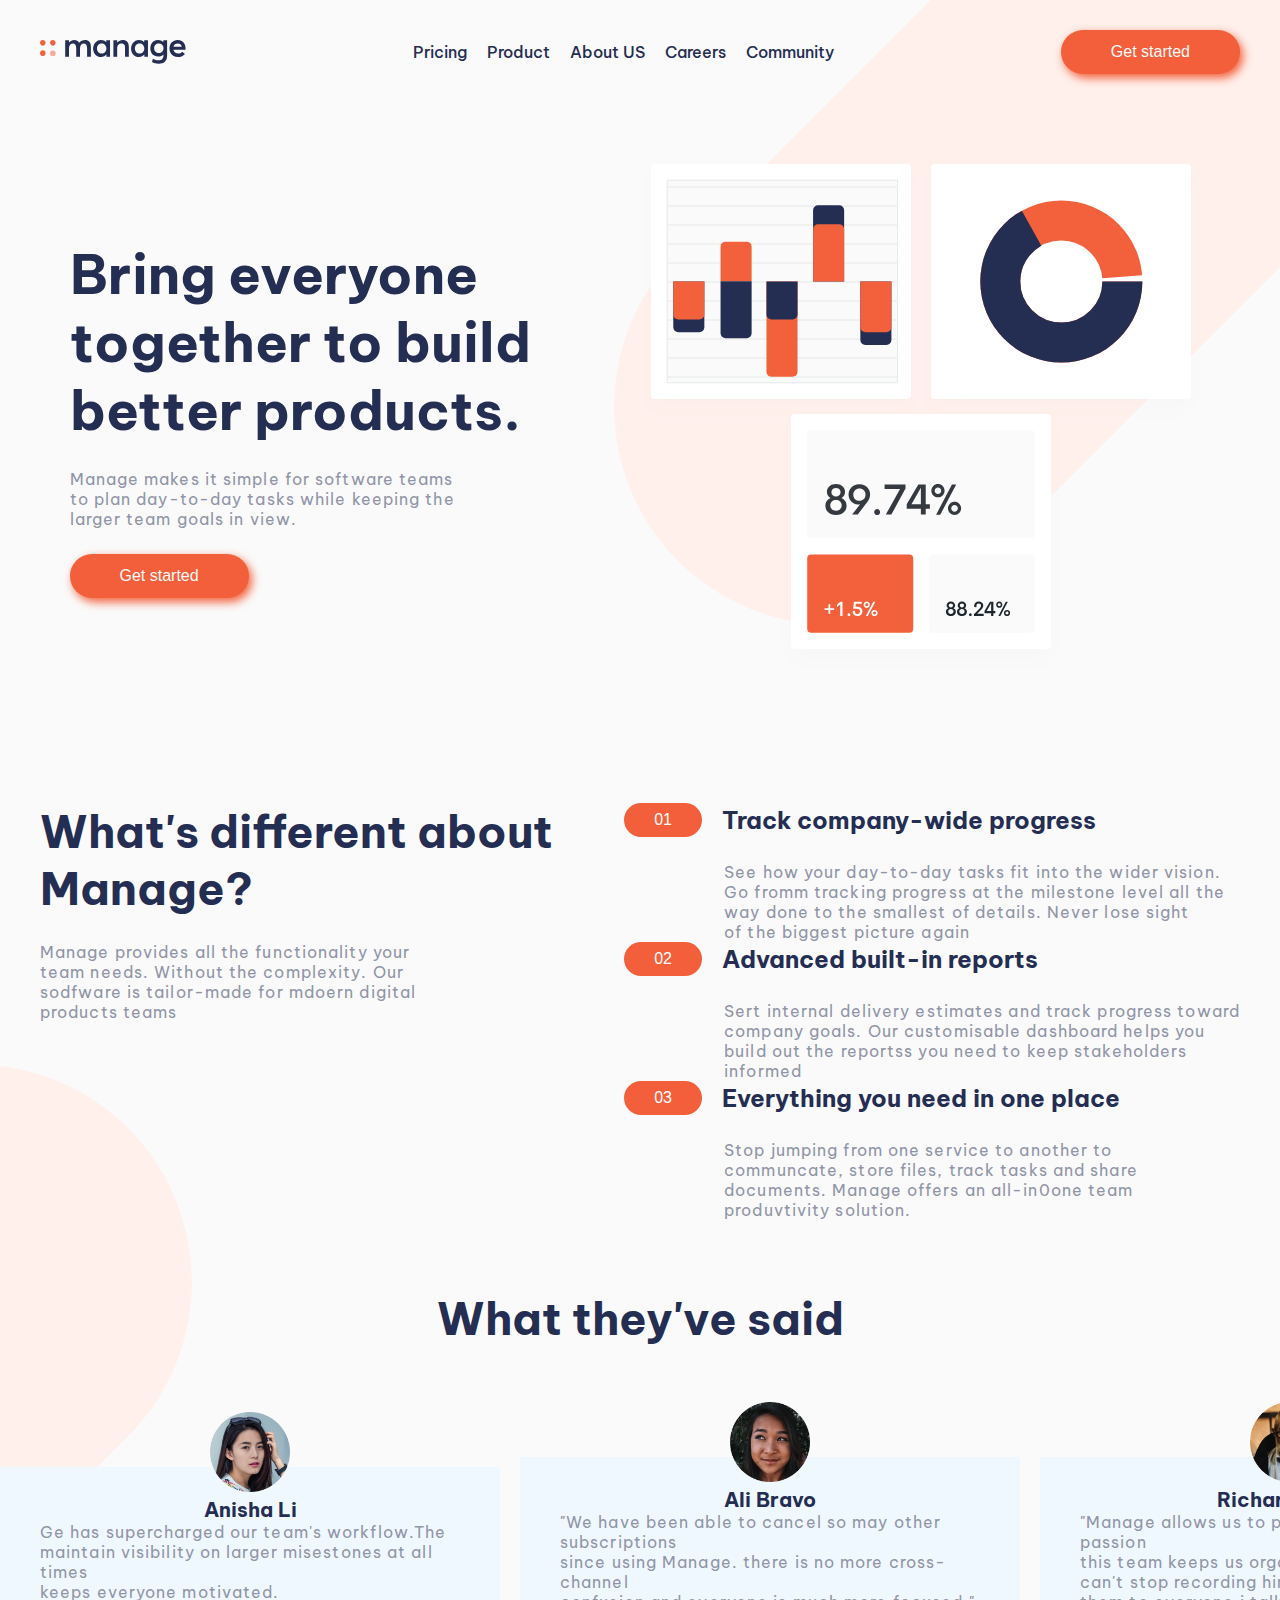
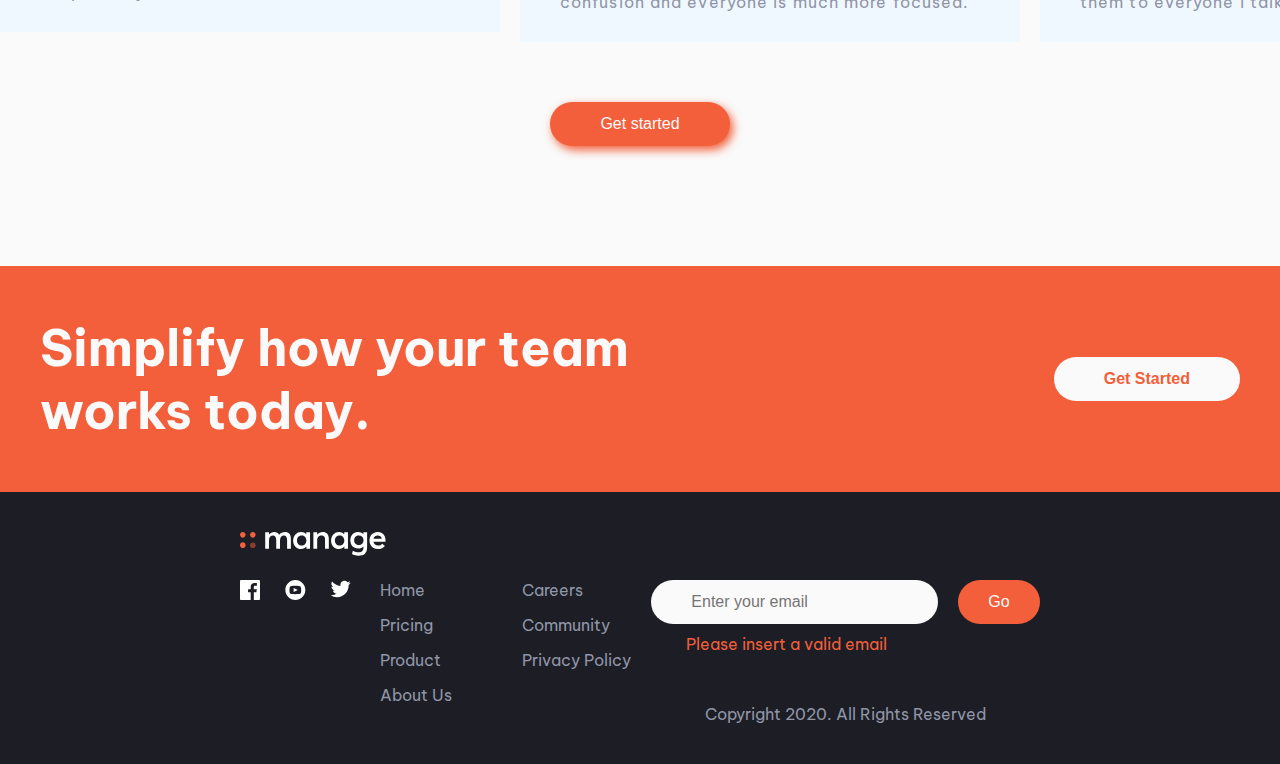
==== commit 738a7db4: "add footer" ====
--- a/index.html
+++ b/index.html
@@ -22,9 +22,10 @@
 
 
     <header id="header">
-      <div class="wrapper-header" id="header">
+      <div class="wrapper-header">
       
-          <svg  xmlns="http://www.w3.org/2000/svg" width="146" height="24"><g fill="none" fill-rule="evenodd"><path fill="#242D52" fill-rule="nonzero" d="M40.014 16.809V8.553c0-1.577.366-2.82 1.098-3.73.733-.91 1.65-1.365 2.75-1.365 2.158 0 3.237 1.577 3.237 4.731v8.62h3.782v-9.58c0-2.415-.5-4.22-1.503-5.417C48.376.615 46.945.017 45.084.017c-1.222 0-2.34.234-3.352.703a6.833 6.833 0 00-2.56 2.043h-.066C38.126.932 36.486.017 34.184.017c-.969 0-1.902.217-2.799.653a6.976 6.976 0 00-2.353 1.878h-.05V.265H25.2v16.527h3.782V8.553c0-1.577.372-2.82 1.115-3.73.743-.91 1.693-1.365 2.849-1.365 2.19 0 3.286 1.577 3.286 4.731v8.62h3.782zm21.101.248c2.246 0 3.997-.827 5.252-2.482h.05v2.217h3.616V.265h-3.782V2.25h-.066C64.93.761 63.23.017 61.082.017a7.76 7.76 0 00-5.681 2.415c-.705.75-1.26 1.66-1.668 2.73a9.589 9.589 0 00-.611 3.44c0 1.258.203 2.416.61 3.475.408 1.059.964 1.952 1.669 2.68a7.348 7.348 0 002.535 1.696 8.325 8.325 0 003.18.604zm.595-3.441c-1.399 0-2.538-.466-3.419-1.398-.88-.932-1.321-2.132-1.321-3.599 0-1.555.454-2.804 1.362-3.747.909-.943 2.04-1.414 3.394-1.414 1.343 0 2.458.493 3.345 1.48.886.988 1.33 2.215 1.33 3.681 0 1.467-.455 2.667-1.363 3.599-.909.932-2.018 1.398-3.328 1.398zm27.112 3.193V7.064c0-2.393-.536-4.166-1.61-5.319C86.14.593 84.655.017 82.762.017a7.373 7.373 0 00-3.056.645 6.958 6.958 0 00-2.477 1.87h-.05V.264h-3.782v16.527h3.782V8.487c0-1.588.388-2.823 1.164-3.706.777-.882 1.814-1.323 3.113-1.323.595 0 1.104.077 1.528.231.424.155.796.406 1.115.753.32.348.556.819.71 1.415.154.595.231 1.323.231 2.183v8.769h3.782zm10.218.248c2.246 0 3.996-.827 5.252-2.482h.05v2.217h3.616V.265h-3.782V2.25h-.066C102.855.761 101.154.017 99.007.017a7.76 7.76 0 00-5.682 2.415c-.704.75-1.26 1.66-1.668 2.73a9.589 9.589 0 00-.61 3.44c0 1.258.203 2.416.61 3.475.408 1.059.964 1.952 1.668 2.68a7.348 7.348 0 002.536 1.696 8.325 8.325 0 003.179.604zm.594-3.441c-1.398 0-2.538-.466-3.418-1.398-.881-.932-1.322-2.132-1.322-3.599 0-1.555.455-2.804 1.363-3.747.908-.943 2.04-1.414 3.394-1.414 1.343 0 2.458.493 3.344 1.48.886.988 1.33 2.215 1.33 3.681 0 1.467-.455 2.667-1.363 3.599-.908.932-2.018 1.398-3.328 1.398zm19.07 10.125c1.2 0 2.274-.14 3.22-.422.947-.281 1.743-.673 2.387-1.175a6.385 6.385 0 001.602-1.844 8.14 8.14 0 00.916-2.383c.188-.86.281-1.803.281-2.829V.265h-3.782v1.737h-.066a7.059 7.059 0 00-2.353-1.49A7.62 7.62 0 00118.142 0c-1.508 0-2.862.358-4.062 1.075-1.2.717-2.134 1.713-2.8 2.987-.666 1.273-.999 2.705-.999 4.293 0 1.61.35 3.038 1.049 4.285.699 1.246 1.66 2.203 2.882 2.87 1.222.667 2.598 1.001 4.129 1.001 2.047 0 3.716-.673 5.004-2.018h.066v1.753c0 1.17-.43 2.14-1.288 2.912-.86.772-2.07 1.158-3.634 1.158-1.068 0-2.006-.132-2.816-.397-.809-.265-1.742-.678-2.799-1.24l-.892 3.341c.925.552 1.966.976 3.122 1.274 1.156.298 2.356.447 3.6.447zm.132-10.72c-1.365 0-2.491-.434-3.377-1.3-.887-.865-1.33-2.026-1.33-3.482 0-1.4.435-2.542 1.305-3.425.87-.882 2.004-1.323 3.402-1.323 1.332 0 2.442.435 3.328 1.307.886.871 1.33 2.002 1.33 3.391 0 1.401-.433 2.556-1.297 3.466-.864.91-1.985 1.365-3.361 1.365zm19.086 4.036c1.542 0 2.899-.281 4.071-.844 1.173-.562 2.133-1.323 2.882-2.283l-2.642-2.266c-1.035 1.301-2.406 1.952-4.113 1.952-1.21 0-2.237-.337-3.08-1.01-.842-.672-1.384-1.593-1.627-2.762h12.024c.066-.397.099-.9.099-1.506 0-1.599-.325-3.027-.975-4.285a7.198 7.198 0 00-2.807-2.961c-1.222-.717-2.632-1.075-4.228-1.075a8.191 8.191 0 00-3.188.62c-.99.414-1.844.99-2.56 1.729-.715.739-1.277 1.638-1.684 2.696-.407 1.06-.611 2.212-.611 3.458 0 1.688.369 3.185 1.106 4.492.738 1.307 1.746 2.308 3.023 3.003 1.277.695 2.714 1.042 4.31 1.042zm3.815-10.274h-8.257c.264-1.059.776-1.878 1.535-2.457.76-.579 1.663-.868 2.709-.868 1.057 0 1.93.298 2.618.893.688.596 1.153 1.406 1.395 2.432z"/><g fill="#F3603C"><path d="M2.786 10.286c1.538 0 2.785 1.279 2.785 2.857C5.571 14.72 4.324 16 2.786 16 1.247 16 0 14.72 0 13.143c0-1.578 1.247-2.857 2.786-2.857zM2.786 0C4.324 0 5.57 1.28 5.57 2.857c0 1.578-1.247 2.857-2.785 2.857C1.247 5.714 0 4.435 0 2.857 0 1.28 1.247 0 2.786 0zm10.028 0C14.353 0 15.6 1.28 15.6 2.857c0 1.578-1.247 2.857-2.786 2.857-1.538 0-2.785-1.279-2.785-2.857C10.029 1.28 11.276 0 12.814 0z"/><ellipse cx="12.814" cy="13.257" opacity=".5" rx="2.786" ry="2.857"/></g></g></svg>        <nav id="nav">
+          <svg  xmlns="http://www.w3.org/2000/svg" width="146" height="24"><g fill="none" fill-rule="evenodd"><path fill="#242D52" fill-rule="nonzero" d="M40.014 16.809V8.553c0-1.577.366-2.82 1.098-3.73.733-.91 1.65-1.365 2.75-1.365 2.158 0 3.237 1.577 3.237 4.731v8.62h3.782v-9.58c0-2.415-.5-4.22-1.503-5.417C48.376.615 46.945.017 45.084.017c-1.222 0-2.34.234-3.352.703a6.833 6.833 0 00-2.56 2.043h-.066C38.126.932 36.486.017 34.184.017c-.969 0-1.902.217-2.799.653a6.976 6.976 0 00-2.353 1.878h-.05V.265H25.2v16.527h3.782V8.553c0-1.577.372-2.82 1.115-3.73.743-.91 1.693-1.365 2.849-1.365 2.19 0 3.286 1.577 3.286 4.731v8.62h3.782zm21.101.248c2.246 0 3.997-.827 5.252-2.482h.05v2.217h3.616V.265h-3.782V2.25h-.066C64.93.761 63.23.017 61.082.017a7.76 7.76 0 00-5.681 2.415c-.705.75-1.26 1.66-1.668 2.73a9.589 9.589 0 00-.611 3.44c0 1.258.203 2.416.61 3.475.408 1.059.964 1.952 1.669 2.68a7.348 7.348 0 002.535 1.696 8.325 8.325 0 003.18.604zm.595-3.441c-1.399 0-2.538-.466-3.419-1.398-.88-.932-1.321-2.132-1.321-3.599 0-1.555.454-2.804 1.362-3.747.909-.943 2.04-1.414 3.394-1.414 1.343 0 2.458.493 3.345 1.48.886.988 1.33 2.215 1.33 3.681 0 1.467-.455 2.667-1.363 3.599-.909.932-2.018 1.398-3.328 1.398zm27.112 3.193V7.064c0-2.393-.536-4.166-1.61-5.319C86.14.593 84.655.017 82.762.017a7.373 7.373 0 00-3.056.645 6.958 6.958 0 00-2.477 1.87h-.05V.264h-3.782v16.527h3.782V8.487c0-1.588.388-2.823 1.164-3.706.777-.882 1.814-1.323 3.113-1.323.595 0 1.104.077 1.528.231.424.155.796.406 1.115.753.32.348.556.819.71 1.415.154.595.231 1.323.231 2.183v8.769h3.782zm10.218.248c2.246 0 3.996-.827 5.252-2.482h.05v2.217h3.616V.265h-3.782V2.25h-.066C102.855.761 101.154.017 99.007.017a7.76 7.76 0 00-5.682 2.415c-.704.75-1.26 1.66-1.668 2.73a9.589 9.589 0 00-.61 3.44c0 1.258.203 2.416.61 3.475.408 1.059.964 1.952 1.668 2.68a7.348 7.348 0 002.536 1.696 8.325 8.325 0 003.179.604zm.594-3.441c-1.398 0-2.538-.466-3.418-1.398-.881-.932-1.322-2.132-1.322-3.599 0-1.555.455-2.804 1.363-3.747.908-.943 2.04-1.414 3.394-1.414 1.343 0 2.458.493 3.344 1.48.886.988 1.33 2.215 1.33 3.681 0 1.467-.455 2.667-1.363 3.599-.908.932-2.018 1.398-3.328 1.398zm19.07 10.125c1.2 0 2.274-.14 3.22-.422.947-.281 1.743-.673 2.387-1.175a6.385 6.385 0 001.602-1.844 8.14 8.14 0 00.916-2.383c.188-.86.281-1.803.281-2.829V.265h-3.782v1.737h-.066a7.059 7.059 0 00-2.353-1.49A7.62 7.62 0 00118.142 0c-1.508 0-2.862.358-4.062 1.075-1.2.717-2.134 1.713-2.8 2.987-.666 1.273-.999 2.705-.999 4.293 0 1.61.35 3.038 1.049 4.285.699 1.246 1.66 2.203 2.882 2.87 1.222.667 2.598 1.001 4.129 1.001 2.047 0 3.716-.673 5.004-2.018h.066v1.753c0 1.17-.43 2.14-1.288 2.912-.86.772-2.07 1.158-3.634 1.158-1.068 0-2.006-.132-2.816-.397-.809-.265-1.742-.678-2.799-1.24l-.892 3.341c.925.552 1.966.976 3.122 1.274 1.156.298 2.356.447 3.6.447zm.132-10.72c-1.365 0-2.491-.434-3.377-1.3-.887-.865-1.33-2.026-1.33-3.482 0-1.4.435-2.542 1.305-3.425.87-.882 2.004-1.323 3.402-1.323 1.332 0 2.442.435 3.328 1.307.886.871 1.33 2.002 1.33 3.391 0 1.401-.433 2.556-1.297 3.466-.864.91-1.985 1.365-3.361 1.365zm19.086 4.036c1.542 0 2.899-.281 4.071-.844 1.173-.562 2.133-1.323 2.882-2.283l-2.642-2.266c-1.035 1.301-2.406 1.952-4.113 1.952-1.21 0-2.237-.337-3.08-1.01-.842-.672-1.384-1.593-1.627-2.762h12.024c.066-.397.099-.9.099-1.506 0-1.599-.325-3.027-.975-4.285a7.198 7.198 0 00-2.807-2.961c-1.222-.717-2.632-1.075-4.228-1.075a8.191 8.191 0 00-3.188.62c-.99.414-1.844.99-2.56 1.729-.715.739-1.277 1.638-1.684 2.696-.407 1.06-.611 2.212-.611 3.458 0 1.688.369 3.185 1.106 4.492.738 1.307 1.746 2.308 3.023 3.003 1.277.695 2.714 1.042 4.31 1.042zm3.815-10.274h-8.257c.264-1.059.776-1.878 1.535-2.457.76-.579 1.663-.868 2.709-.868 1.057 0 1.93.298 2.618.893.688.596 1.153 1.406 1.395 2.432z"/><g fill="#F3603C"><path d="M2.786 10.286c1.538 0 2.785 1.279 2.785 2.857C5.571 14.72 4.324 16 2.786 16 1.247 16 0 14.72 0 13.143c0-1.578 1.247-2.857 2.786-2.857zM2.786 0C4.324 0 5.57 1.28 5.57 2.857c0 1.578-1.247 2.857-2.785 2.857C1.247 5.714 0 4.435 0 2.857 0 1.28 1.247 0 2.786 0zm10.028 0C14.353 0 15.6 1.28 15.6 2.857c0 1.578-1.247 2.857-2.786 2.857-1.538 0-2.785-1.279-2.785-2.857C10.029 1.28 11.276 0 12.814 0z"/><ellipse cx="12.814" cy="13.257" opacity=".5" rx="2.786" ry="2.857"/></g></g></svg>        
+        <nav id="nav">
           <div class="wrapper-close" id="close-menu">
             <svg id="yop" xmlns="http://www.w3.org/2000/svg" width="21" height="22"><path fill="#242D52" fill-rule="evenodd" d="M17.925.747l2.828 2.828L13.328 11l7.425 7.425-2.828 2.828-7.425-7.425-7.425 7.425-2.828-2.828L7.671 11 .247 3.575 3.075.747 10.5 8.171 17.925.747z"/></svg>
           </div>
@@ -122,7 +123,7 @@
                 <img src="./images/avatar-anisha.png" alt="" class="client-img">
                   <span class="name">Anisha Li</span>
               </ul>
-              <p class="main-p">Ge has supercharged our team's workflow.The <br> maintain visibility on larger misestones at all times <br> keeps everyone motivated.</p>
+              <p class="main-p textt" >Ge has supercharged our team's workflow.The <br> maintain visibility on larger misestones at all times <br> keeps everyone motivated.</p>
 
             </div>
 
@@ -178,7 +179,10 @@
     <footer>
       <div class="wrapper-footer">
           <div class="footer-left">
-            <svg xmlns="http://www.w3.org/2000/svg" width="146" height="24"><g fill="none" fill-rule="evenodd"><path fill="#242D52" fill-rule="nonzero" d="M40.014 16.809V8.553c0-1.577.366-2.82 1.098-3.73.733-.91 1.65-1.365 2.75-1.365 2.158 0 3.237 1.577 3.237 4.731v8.62h3.782v-9.58c0-2.415-.5-4.22-1.503-5.417C48.376.615 46.945.017 45.084.017c-1.222 0-2.34.234-3.352.703a6.833 6.833 0 00-2.56 2.043h-.066C38.126.932 36.486.017 34.184.017c-.969 0-1.902.217-2.799.653a6.976 6.976 0 00-2.353 1.878h-.05V.265H25.2v16.527h3.782V8.553c0-1.577.372-2.82 1.115-3.73.743-.91 1.693-1.365 2.849-1.365 2.19 0 3.286 1.577 3.286 4.731v8.62h3.782zm21.101.248c2.246 0 3.997-.827 5.252-2.482h.05v2.217h3.616V.265h-3.782V2.25h-.066C64.93.761 63.23.017 61.082.017a7.76 7.76 0 00-5.681 2.415c-.705.75-1.26 1.66-1.668 2.73a9.589 9.589 0 00-.611 3.44c0 1.258.203 2.416.61 3.475.408 1.059.964 1.952 1.669 2.68a7.348 7.348 0 002.535 1.696 8.325 8.325 0 003.18.604zm.595-3.441c-1.399 0-2.538-.466-3.419-1.398-.88-.932-1.321-2.132-1.321-3.599 0-1.555.454-2.804 1.362-3.747.909-.943 2.04-1.414 3.394-1.414 1.343 0 2.458.493 3.345 1.48.886.988 1.33 2.215 1.33 3.681 0 1.467-.455 2.667-1.363 3.599-.909.932-2.018 1.398-3.328 1.398zm27.112 3.193V7.064c0-2.393-.536-4.166-1.61-5.319C86.14.593 84.655.017 82.762.017a7.373 7.373 0 00-3.056.645 6.958 6.958 0 00-2.477 1.87h-.05V.264h-3.782v16.527h3.782V8.487c0-1.588.388-2.823 1.164-3.706.777-.882 1.814-1.323 3.113-1.323.595 0 1.104.077 1.528.231.424.155.796.406 1.115.753.32.348.556.819.71 1.415.154.595.231 1.323.231 2.183v8.769h3.782zm10.218.248c2.246 0 3.996-.827 5.252-2.482h.05v2.217h3.616V.265h-3.782V2.25h-.066C102.855.761 101.154.017 99.007.017a7.76 7.76 0 00-5.682 2.415c-.704.75-1.26 1.66-1.668 2.73a9.589 9.589 0 00-.61 3.44c0 1.258.203 2.416.61 3.475.408 1.059.964 1.952 1.668 2.68a7.348 7.348 0 002.536 1.696 8.325 8.325 0 003.179.604zm.594-3.441c-1.398 0-2.538-.466-3.418-1.398-.881-.932-1.322-2.132-1.322-3.599 0-1.555.455-2.804 1.363-3.747.908-.943 2.04-1.414 3.394-1.414 1.343 0 2.458.493 3.344 1.48.886.988 1.33 2.215 1.33 3.681 0 1.467-.455 2.667-1.363 3.599-.908.932-2.018 1.398-3.328 1.398zm19.07 10.125c1.2 0 2.274-.14 3.22-.422.947-.281 1.743-.673 2.387-1.175a6.385 6.385 0 001.602-1.844 8.14 8.14 0 00.916-2.383c.188-.86.281-1.803.281-2.829V.265h-3.782v1.737h-.066a7.059 7.059 0 00-2.353-1.49A7.62 7.62 0 00118.142 0c-1.508 0-2.862.358-4.062 1.075-1.2.717-2.134 1.713-2.8 2.987-.666 1.273-.999 2.705-.999 4.293 0 1.61.35 3.038 1.049 4.285.699 1.246 1.66 2.203 2.882 2.87 1.222.667 2.598 1.001 4.129 1.001 2.047 0 3.716-.673 5.004-2.018h.066v1.753c0 1.17-.43 2.14-1.288 2.912-.86.772-2.07 1.158-3.634 1.158-1.068 0-2.006-.132-2.816-.397-.809-.265-1.742-.678-2.799-1.24l-.892 3.341c.925.552 1.966.976 3.122 1.274 1.156.298 2.356.447 3.6.447zm.132-10.72c-1.365 0-2.491-.434-3.377-1.3-.887-.865-1.33-2.026-1.33-3.482 0-1.4.435-2.542 1.305-3.425.87-.882 2.004-1.323 3.402-1.323 1.332 0 2.442.435 3.328 1.307.886.871 1.33 2.002 1.33 3.391 0 1.401-.433 2.556-1.297 3.466-.864.91-1.985 1.365-3.361 1.365zm19.086 4.036c1.542 0 2.899-.281 4.071-.844 1.173-.562 2.133-1.323 2.882-2.283l-2.642-2.266c-1.035 1.301-2.406 1.952-4.113 1.952-1.21 0-2.237-.337-3.08-1.01-.842-.672-1.384-1.593-1.627-2.762h12.024c.066-.397.099-.9.099-1.506 0-1.599-.325-3.027-.975-4.285a7.198 7.198 0 00-2.807-2.961c-1.222-.717-2.632-1.075-4.228-1.075a8.191 8.191 0 00-3.188.62c-.99.414-1.844.99-2.56 1.729-.715.739-1.277 1.638-1.684 2.696-.407 1.06-.611 2.212-.611 3.458 0 1.688.369 3.185 1.106 4.492.738 1.307 1.746 2.308 3.023 3.003 1.277.695 2.714 1.042 4.31 1.042zm3.815-10.274h-8.257c.264-1.059.776-1.878 1.535-2.457.76-.579 1.663-.868 2.709-.868 1.057 0 1.93.298 2.618.893.688.596 1.153 1.406 1.395 2.432z"/><g fill="#F3603C"><path d="M2.786 10.286c1.538 0 2.785 1.279 2.785 2.857C5.571 14.72 4.324 16 2.786 16 1.247 16 0 14.72 0 13.143c0-1.578 1.247-2.857 2.786-2.857zM2.786 0C4.324 0 5.57 1.28 5.57 2.857c0 1.578-1.247 2.857-2.785 2.857C1.247 5.714 0 4.435 0 2.857 0 1.28 1.247 0 2.786 0zm10.028 0C14.353 0 15.6 1.28 15.6 2.857c0 1.578-1.247 2.857-2.786 2.857-1.538 0-2.785-1.279-2.785-2.857C10.029 1.28 11.276 0 12.814 0z"/><ellipse cx="12.814" cy="13.257" opacity=".5" rx="2.786" ry="2.857"/></g></g></svg>        <nav id="nav">
+            <div class="wrapper-classs">
+            <svg class="classs" xmlns="http://www.w3.org/2000/svg" width="146" height="24"><g fill="none" fill-rule="evenodd"><path fill="white" fill-rule="nonzero" d="M40.014 16.809V8.553c0-1.577.366-2.82 1.098-3.73.733-.91 1.65-1.365 2.75-1.365 2.158 0 3.237 1.577 3.237 4.731v8.62h3.782v-9.58c0-2.415-.5-4.22-1.503-5.417C48.376.615 46.945.017 45.084.017c-1.222 0-2.34.234-3.352.703a6.833 6.833 0 00-2.56 2.043h-.066C38.126.932 36.486.017 34.184.017c-.969 0-1.902.217-2.799.653a6.976 6.976 0 00-2.353 1.878h-.05V.265H25.2v16.527h3.782V8.553c0-1.577.372-2.82 1.115-3.73.743-.91 1.693-1.365 2.849-1.365 2.19 0 3.286 1.577 3.286 4.731v8.62h3.782zm21.101.248c2.246 0 3.997-.827 5.252-2.482h.05v2.217h3.616V.265h-3.782V2.25h-.066C64.93.761 63.23.017 61.082.017a7.76 7.76 0 00-5.681 2.415c-.705.75-1.26 1.66-1.668 2.73a9.589 9.589 0 00-.611 3.44c0 1.258.203 2.416.61 3.475.408 1.059.964 1.952 1.669 2.68a7.348 7.348 0 002.535 1.696 8.325 8.325 0 003.18.604zm.595-3.441c-1.399 0-2.538-.466-3.419-1.398-.88-.932-1.321-2.132-1.321-3.599 0-1.555.454-2.804 1.362-3.747.909-.943 2.04-1.414 3.394-1.414 1.343 0 2.458.493 3.345 1.48.886.988 1.33 2.215 1.33 3.681 0 1.467-.455 2.667-1.363 3.599-.909.932-2.018 1.398-3.328 1.398zm27.112 3.193V7.064c0-2.393-.536-4.166-1.61-5.319C86.14.593 84.655.017 82.762.017a7.373 7.373 0 00-3.056.645 6.958 6.958 0 00-2.477 1.87h-.05V.264h-3.782v16.527h3.782V8.487c0-1.588.388-2.823 1.164-3.706.777-.882 1.814-1.323 3.113-1.323.595 0 1.104.077 1.528.231.424.155.796.406 1.115.753.32.348.556.819.71 1.415.154.595.231 1.323.231 2.183v8.769h3.782zm10.218.248c2.246 0 3.996-.827 5.252-2.482h.05v2.217h3.616V.265h-3.782V2.25h-.066C102.855.761 101.154.017 99.007.017a7.76 7.76 0 00-5.682 2.415c-.704.75-1.26 1.66-1.668 2.73a9.589 9.589 0 00-.61 3.44c0 1.258.203 2.416.61 3.475.408 1.059.964 1.952 1.668 2.68a7.348 7.348 0 002.536 1.696 8.325 8.325 0 003.179.604zm.594-3.441c-1.398 0-2.538-.466-3.418-1.398-.881-.932-1.322-2.132-1.322-3.599 0-1.555.455-2.804 1.363-3.747.908-.943 2.04-1.414 3.394-1.414 1.343 0 2.458.493 3.344 1.48.886.988 1.33 2.215 1.33 3.681 0 1.467-.455 2.667-1.363 3.599-.908.932-2.018 1.398-3.328 1.398zm19.07 10.125c1.2 0 2.274-.14 3.22-.422.947-.281 1.743-.673 2.387-1.175a6.385 6.385 0 001.602-1.844 8.14 8.14 0 00.916-2.383c.188-.86.281-1.803.281-2.829V.265h-3.782v1.737h-.066a7.059 7.059 0 00-2.353-1.49A7.62 7.62 0 00118.142 0c-1.508 0-2.862.358-4.062 1.075-1.2.717-2.134 1.713-2.8 2.987-.666 1.273-.999 2.705-.999 4.293 0 1.61.35 3.038 1.049 4.285.699 1.246 1.66 2.203 2.882 2.87 1.222.667 2.598 1.001 4.129 1.001 2.047 0 3.716-.673 5.004-2.018h.066v1.753c0 1.17-.43 2.14-1.288 2.912-.86.772-2.07 1.158-3.634 1.158-1.068 0-2.006-.132-2.816-.397-.809-.265-1.742-.678-2.799-1.24l-.892 3.341c.925.552 1.966.976 3.122 1.274 1.156.298 2.356.447 3.6.447zm.132-10.72c-1.365 0-2.491-.434-3.377-1.3-.887-.865-1.33-2.026-1.33-3.482 0-1.4.435-2.542 1.305-3.425.87-.882 2.004-1.323 3.402-1.323 1.332 0 2.442.435 3.328 1.307.886.871 1.33 2.002 1.33 3.391 0 1.401-.433 2.556-1.297 3.466-.864.91-1.985 1.365-3.361 1.365zm19.086 4.036c1.542 0 2.899-.281 4.071-.844 1.173-.562 2.133-1.323 2.882-2.283l-2.642-2.266c-1.035 1.301-2.406 1.952-4.113 1.952-1.21 0-2.237-.337-3.08-1.01-.842-.672-1.384-1.593-1.627-2.762h12.024c.066-.397.099-.9.099-1.506 0-1.599-.325-3.027-.975-4.285a7.198 7.198 0 00-2.807-2.961c-1.222-.717-2.632-1.075-4.228-1.075a8.191 8.191 0 00-3.188.62c-.99.414-1.844.99-2.56 1.729-.715.739-1.277 1.638-1.684 2.696-.407 1.06-.611 2.212-.611 3.458 0 1.688.369 3.185 1.106 4.492.738 1.307 1.746 2.308 3.023 3.003 1.277.695 2.714 1.042 4.31 1.042zm3.815-10.274h-8.257c.264-1.059.776-1.878 1.535-2.457.76-.579 1.663-.868 2.709-.868 1.057 0 1.93.298 2.618.893.688.596 1.153 1.406 1.395 2.432z"/><g fill="#F3603C"><path d="M2.786 10.286c1.538 0 2.785 1.279 2.785 2.857C5.571 14.72 4.324 16 2.786 16 1.247 16 0 14.72 0 13.143c0-1.578 1.247-2.857 2.786-2.857zM2.786 0C4.324 0 5.57 1.28 5.57 2.857c0 1.578-1.247 2.857-2.785 2.857C1.247 5.714 0 4.435 0 2.857 0 1.28 1.247 0 2.786 0zm10.028 0C14.353 0 15.6 1.28 15.6 2.857c0 1.578-1.247 2.857-2.786 2.857-1.538 0-2.785-1.279-2.785-2.857C10.029 1.28 11.276 0 12.814 0z"/><ellipse cx="12.814" cy="13.257" opacity=".5" rx="2.786" ry="2.857"/></g></g></svg>        
+            </div>
+            <nav id="footer-nav">
             <div class="wrapper-loogos">
             <svg class="logos" xmlns="http://www.w3.org/2000/svg" width="20" height="20"><path fill="#FFF" d="M18.896 0H1.104C.494 0 0 .494 0 1.104v17.793C0 19.506.494 20 1.104 20h9.58v-7.745H8.076V9.237h2.606V7.01c0-2.583 1.578-3.99 3.883-3.99 1.104 0 2.052.082 2.329.119v2.7h-1.598c-1.254 0-1.496.597-1.496 1.47v1.928h2.989l-.39 3.018h-2.6V20h5.098c.608 0 1.102-.494 1.102-1.104V1.104C20 .494 19.506 0 18.896 0z"/></svg>
             <svg class="logos" xmlns="http://www.w3.org/2000/svg" width="21" height="20"><path fill="#FFF" d="M10.333 0c-5.522 0-10 4.478-10 10 0 5.523 4.478 10 10 10 5.523 0 10-4.477 10-10 0-5.522-4.477-10-10-10zm3.701 14.077c-1.752.12-5.653.12-7.402 0C4.735 13.947 4.514 13.018 4.5 10c.014-3.024.237-3.947 2.132-4.077 1.749-.12 5.651-.12 7.402 0 1.898.13 2.118 1.059 2.133 4.077-.015 3.024-.238 3.947-2.133 4.077zM8.667 8.048l4.097 1.949-4.097 1.955V8.048z"/></svg>
--- a/static/style.css
+++ b/static/style.css
@@ -370,6 +370,9 @@
     gap: 20px;
 }
 
+.tugmaa{
+    font-weight: bold;
+}
 
 
 @media (max-width: 1440px){
@@ -377,7 +380,7 @@
 }
 @media (max-width: 768px){
     
-    nav{
+    #nav{
         display: none;
     }
     
@@ -446,11 +449,52 @@
         gap: 20px;
     }
 
+    #footer-nav{
+        display: flex;
+        flex-direction: column;
+        gap: 20px;
+        padding: 10px 20px;
+    }
+
+    input{
+        font-size: 14px;
+        padding: 15px 20px;
+    }
+    form{
+        display: flex;
+        flex-direction: column;
+        padding-top: 20px;
+        gap: 20px;
+    }
+    .footer-link{
+        font-size: 16px;
+        text-align: start;
+    }
+    .wrapper-classs{
+        display: flex;
+        align-items: center;
+        justify-content: center;
+    }
+    .wrapper-loogos{
+        display: flex;
+        align-items: center;
+        justify-content: center;
+    }
+    .wrapper-header{
+        padding: 30px 10px;
+    }
+    .client-1{
+        padding: 40px 30px;
+        text-align: center;
+    }
+    
+    
+
 }
 
 @media (max-width: 500px){
     .wrapper-main{
-        max-width: 400px;
+        max-width: 380px;
         margin-right: auto;
         margin-left: auto;
     }
@@ -516,11 +560,18 @@
         font-size: 25px;
     }
     .client-1{
-        min-width: 320px;
+        min-width: 340px;
     }
     .footer-sarlavha{
         font-size: 28px;
     }
+    .tugmaa{
+        font-weight: bold;
+    }
+    .wrapper-footer{
+        display: block;
+    }
+    
 
 }
 
@@ -550,5 +601,8 @@
     #Rasm{
         display: none;
     }
+    .wrapper-footer{
+        display: block;
+    }
     
 }